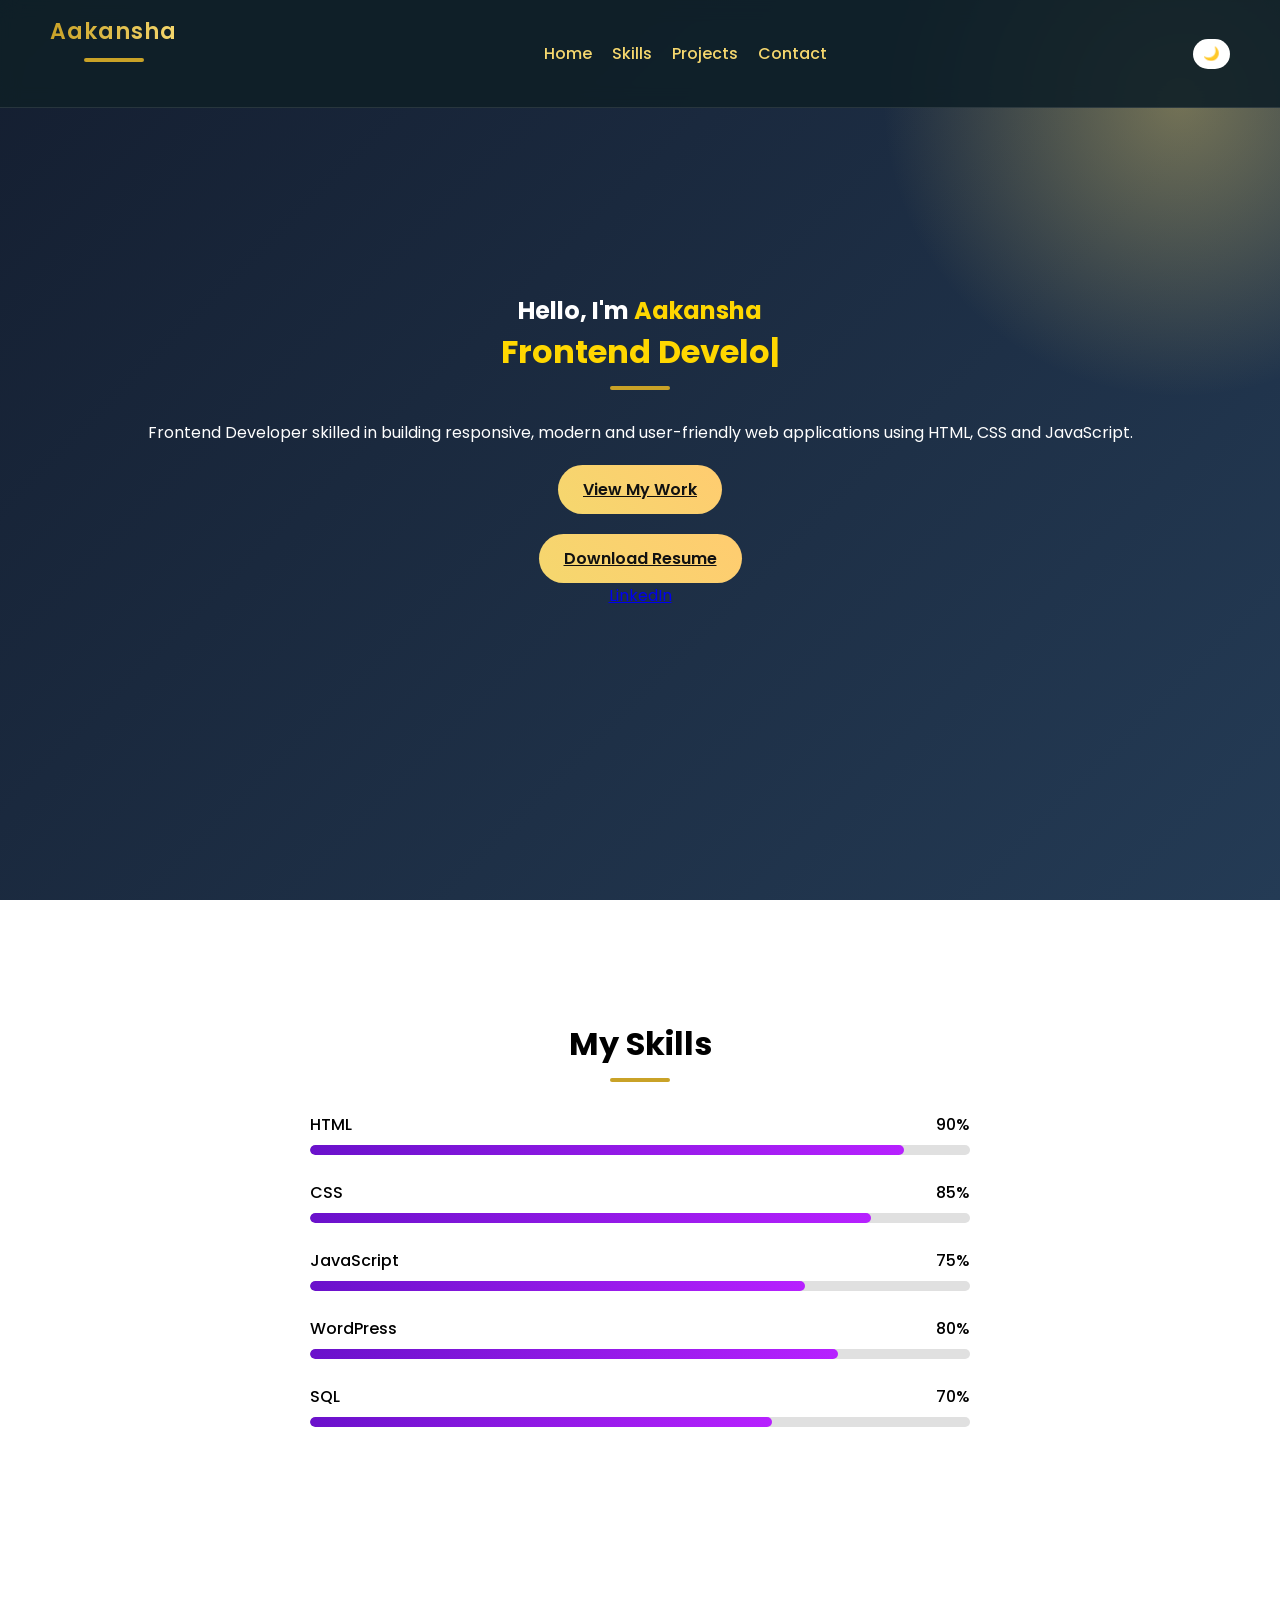
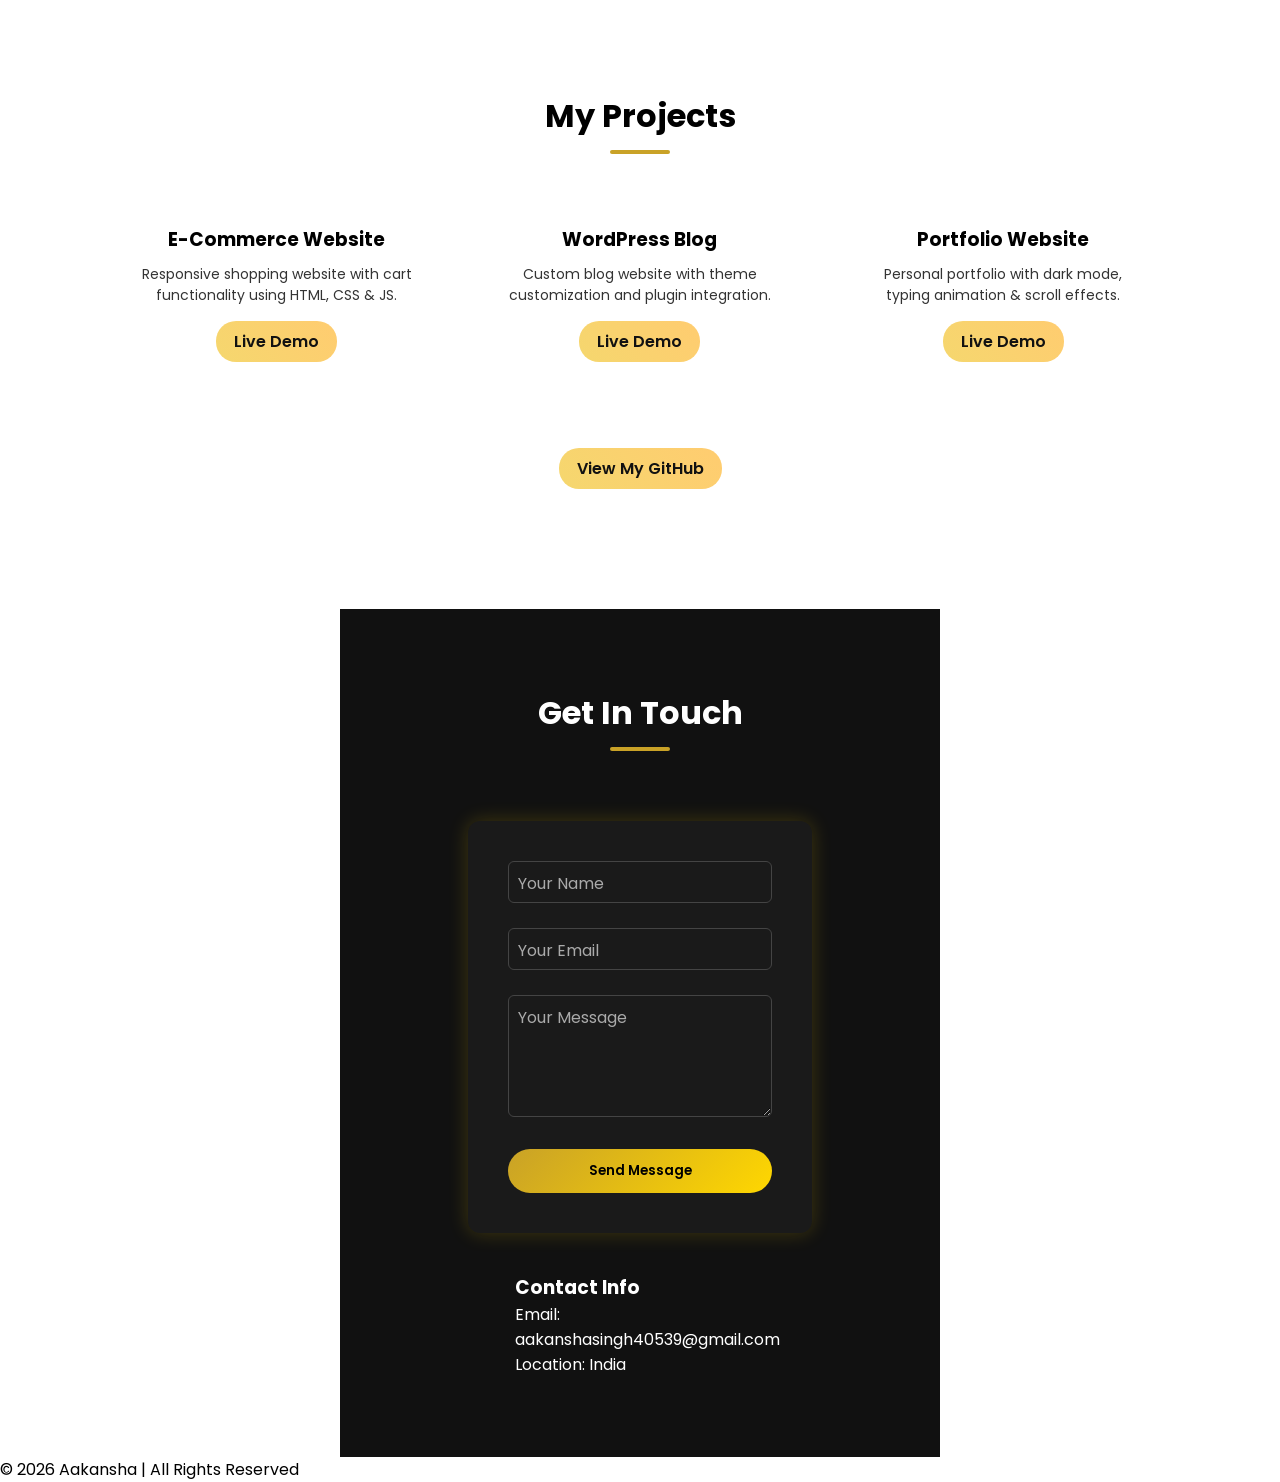
==== index.html @ 06d458a9 "Update index.html" ====
<!DOCTYPE html>
<html lang="en">

<head>
    <meta charset="UTF-8">
    <title>Aakansha | Frontend Developer</title>
    <meta name="viewport" content="width=device-width, initial-scale=1.0">
    <link rel="stylesheet" href="style.css">
    <link href="https://fonts.googleapis.com/css2?family=Poppins:wght@300;400;600&display=swap" rel="stylesheet">
</head>

<body>

    <nav>
        <h2 class="logo">Aakansha</h2>
        <ul>
            <li><a href="#home">Home</a></li>
            <li><a href="#skills">Skills</a></li>
            <li><a href="#projects">Projects</a></li>
            <li><a href="#contact">Contact</a></li>
        </ul>
        <button id="themeToggle">🌙</button>
    </nav>

    <section id="home" class="hero reveal">
        <h1>Hello, I'm <span>Aakansha</span></h1>
        <h2><span id="typing"></span></h2>
        <p>Frontend Developer skilled in building responsive, modern and user-friendly web applications using HTML, CSS
            and JavaScript.</p>
        <a href="#projects" class="btn">View My Work</a>
    <a href="Aakansha-Resume.pdf" target="_blank" class="btn">Download Resume</a>
        <a href="https://www.linkedin.com/" target="_blank">LinkedIn</a>
    </section>

    <section id="skills" class="skills reveal">
        <h2>My Skills</h2>

        <div class="skill">
            <div class="skill-info">
                <span>HTML</span>
                <span>90%</span>
            </div>
            <div class="progress">
                <div class="progress-bar" data-width="90%"></div>
            </div>
        </div>

        <div class="skill">
            <div class="skill-info">
                <span>CSS</span>
                <span>85%</span>
            </div>
            <div class="progress">
                <div class="progress-bar" data-width="85%"></div>
            </div>
        </div>

        <div class="skill">
            <div class="skill-info">
                <span>JavaScript</span>
                <span>75%</span>
            </div>
            <div class="progress">
                <div class="progress-bar" data-width="75%"></div>
            </div>
        </div>

        <div class="skill">
            <div class="skill-info">
                <span>WordPress</span>
                <span>80%</span>
            </div>
            <div class="progress">
                <div class="progress-bar" data-width="80%"></div>
            </div>
        </div>

        <div class="skill">
            <div class="skill-info">
                <span>SQL</span>
                <span>70%</span>
            </div>
            <div class="progress">
                <div class="progress-bar" data-width="70%"></div>
            </div>
        </div>

    </section>
    <section id="projects" class="projects reveal">
        <h2>My Projects</h2>

        <div class="projects-container">

            <div class="project-card">
                <h3>E-Commerce Website</h3>
                <p>Responsive shopping website with cart functionality using HTML, CSS & JS.</p>
            <a href="https://aakanshasingh40539.github.io/portfolio-website/ecommerce/" target="_blank" class="btn-small">Live Demo</a>
            </div>

            <div class="project-card">
                <h3>WordPress Blog</h3>
                <p>Custom blog website with theme customization and plugin integration.</p>
                <a href="https://aakanshadev.wordpress.com/" target="_blank" class="btn-small">Live Demo</a>
            </div>

            <div class="project-card">
                <h3>Portfolio Website</h3>
                <p>Personal portfolio with dark mode, typing animation & scroll effects.</p>
                <a href="#" class="btn-small">Live Demo</a>
            </div>
          
        </div>
          <div class="github-section">
    <a href="https://github.com/aakanshasingh40539" target="_blank" class="btn-small">View My GitHub</a>
</div>
    </section>
    <section id="contact" class="contact reveal">
        <h2>Get In Touch</h2>

        <div class="contact-container">
            <form action="https://formsubmit.co/aakanshasingh40539@gmail.com" method="POST" class="contact-form">

                <div class="input-group">
                    <input type="text" name="name" required>
                    <label>Your Name</label>
                </div>

                <div class="input-group">
                    <input type="email" name="email" required>
                    <label>Your Email</label>
                </div>

                <div class="input-group">
                    <textarea name="message" rows="5" required></textarea>
                    <label>Your Message</label>
                </div>

                <input type="hidden" name="_captcha" value="false">
                <input type="hidden" name="_subject" value="New Portfolio Message!">

                <button type="submit" class="btn-submit" id="sendBtn">
                    <span class="btn-text">Send Message</span>
                </button>
            </form>

            <div class="contact-info">
                <h3>Contact Info</h3>
                <p>Email: aakanshasingh40539@gmail.com</p>
                <p>Location: India</p>
            </div>
        </div>
    </section>
    <footer>
        © 2026 Aakansha | All Rights Reserved
    </footer>

    <script src="script.js"></script>
</body>


</html>
---- style.css ----
* {
    margin: 0;
    padding: 0;
    box-sizing: border-box;
    font-family: 'Poppins', sans-serif;
    scroll-behavior: smooth;
}

body {
    transition: 0.3s;
}

nav {
    display: flex;
    justify-content: space-between;
    align-items: center;
    padding: 15px 50px;
    position: fixed;
    width: 100%;
    z-index: 1000;

    background: rgba(0, 0, 0, 0.3);
    backdrop-filter: blur(10px);
    -webkit-backdrop-filter: blur(10px);

    border-bottom: 1px solid rgba(255, 255, 255, 0.1);
}

nav ul {
    display: flex;
    list-style: none;
    gap: 20px;
}

nav a {
    color: #f5d76e;
    text-decoration: none;
    font-weight: 500;
    position: relative;
    transition: 0.3s;
}

nav a::after {
    content: "";
    position: absolute;
    width: 0;
    height: 2px;
    left: 0;
    bottom: -5px;
    background: #f5d76e;
    transition: 0.3s;
}

nav a:hover::after {
    width: 100%;
}

body.dark nav {
    background: rgba(20, 20, 30, 0.6);
}

nav a.active {
    color: #ffd700;
}

.logo {
    font-size: 22px;
    font-weight: 600;
    color: white;
    /* Default light mode me white */
    letter-spacing: 1px;
}

body.dark .logo {
    color: #f0f6fc;
    /* Soft white (pure white se better) */
}

.logo {
    font-size: 22px;
    font-weight: 600;
    background: linear-gradient(90deg, #c9a227, #f5d76e);
    -webkit-background-clip: text;
    -webkit-text-fill-color: transparent;
}

#themeToggle {
    background: white;
    border: none;
    padding: 5px 10px;
    cursor: pointer;
    border-radius: 20px;
}

section {
    padding: 120px 20px;
    text-align: center;
}

.hero {
    height: 100vh;
    display: flex;
    flex-direction: column;
    justify-content: center;
    align-items: center;
    text-align: center;

    background: linear-gradient(135deg, #141e30, #243b55);
    color: #fff;
    position: relative;
    overflow: hidden;
}

.hero::before {
    content: "";
    position: absolute;
    width: 600px;
    height: 600px;
    background: radial-gradient(circle, rgba(245, 215, 110, 0.4), transparent 70%);
    top: -200px;
    right: -200px;
    border-radius: 50%;
    animation: floatGlow 6s ease-in-out infinite;
}

@keyframes floatGlow {

    0%,
    100% {
        transform: translateY(0);
    }

    50% {
        transform: translateY(40px);
    }
}

.hero span {
    color: #ffd700;
}

.btn {
    margin-top: 20px;
    padding: 12px 25px;
    border-radius: 30px;
    font-weight: 600;
    border: none;
    cursor: pointer;
    transition: 0.4s;
    background: linear-gradient(45deg, #f5d76e, #ffcc70);
    color: #111;
}

.btn:hover {
    transform: translateY(-5px);
    box-shadow: 0 10px 25px rgba(245, 215, 110, 0.4);
}

.btn-small {
    display: inline-block;
    margin-top: 15px;
    padding: 8px 18px;
    border-radius: 30px;
    background: #0f2027;
    color: white;
    text-decoration: none;
    transition: 0.3s;
}

.btn-small:hover {
    background: #c9a227;
    color: black;
}
.github-section{
    width: 100%;
    display: flex;
    justify-content: center;
    margin-top: 40px;
}


.skills {
    max-width: 700px;
    margin: auto;
}

.skill {
    margin: 25px 0;
}

.skill-info {
    display: flex;
    justify-content: space-between;
    margin-bottom: 8px;
    font-weight: 500;
}

.progress {
    height: 10px;
    background: #e0e0e0;
    border-radius: 50px;
    overflow: hidden;
}

.progress-bar {
    height: 100%;
    width: 0;
    background: linear-gradient(90deg, #6a11cb, #b721ff);
    border-radius: 50px;
    transition: width 1.5s ease;
}

body.dark {
    background: #0d1117;
    color: #e6edf3;
}

body.dark nav {
    background: #161b22;
}

body.dark .project-card {
    background: #161b22;
    color: #e6edf3;
    border: 1px solid #30363d;
}

body.dark .hero {
    background: linear-gradient(135deg, #0f2027, #1c2833);
}

body.dark .progress {
    background: #30363d;
}

body.dark .progress-bar {
    background: #c9a227;
}

body.dark footer {
    background: #161b22;
}

/* Dark mode */
body.dark .progress {
    background: #333;
}

body.dark .progress-bar {
    background: linear-gradient(90deg, #ffb400, #ffd700);
}

.projects {
    max-width: 1100px;
    margin: auto;
}

.projects-container {
    display: grid;
    grid-template-columns: repeat(auto-fit, minmax(280px, 1fr));
    gap: 30px;
    margin-top: 40px;
}

.project-card {
    background: rgba(255, 255, 255, 0.15);
    backdrop-filter: blur(15px);
    border-radius: 20px;
    padding: 30px;
    transition: 0.4s ease;
    border: 1px solid rgba(255, 255, 255, 0.2);
    position: relative;
    overflow: hidden;
}

.project-card h3 {
    margin-bottom: 10px;
}

.project-card p {
    font-size: 14px;
    opacity: 0.8;
}

.project-card:hover {
    transform: translateY(-12px);
    box-shadow: 0 20px 40px rgba(0, 0, 0, 0.2);
}

/* Small Button */
.btn-small {
    display: inline-block;
    margin-top: 15px;
    padding: 8px 18px;
    border-radius: 20px;
    background: linear-gradient(45deg, #f5d76e, #ffcc70);
    color: #111;
    text-decoration: none;
    font-weight: 600;
    transition: 0.3s;
}

.btn-small:hover {
    transform: scale(1.05);
}

body.dark .project-card {
    background: rgba(255, 255, 255, 0.05);
    border: 1px solid rgba(255, 255, 255, 0.1);
    color: #fff;
}

.reveal {
    opacity: 0;
    transform: translateY(50px);
    transition: 1s;
}

.reveal.active {
    opacity: 1;
    transform: translateY(0);
}

#typing::after {
    content: "|";
    animation: blink 1s infinite;
}

@keyframes blink {
    50% {
        opacity: 0;
    }
}

h2 {
    font-size: 32px;
    margin-bottom: 30px;
    position: relative;
}

h2::after {
    content: "";
    width: 60px;
    height: 4px;
    background: #c9a227;
    display: block;
    margin: 10px auto 0;
    border-radius: 10px;
}

/* Contact Section */
.contact {
    max-width: 600px;
    margin: auto;
}

.contact-form {
    margin-top: 30px;
}

.input-group {
    margin-bottom: 20px;
}

.contact-form input,
.contact-form textarea {
    width: 100%;
    padding: 12px 15px;
    border-radius: 10px;
    border: 1px solid #ccc;
    outline: none;
    font-family: inherit;
    transition: 0.3s;
}

.contact-form input:focus,
.contact-form textarea:focus {
    border-color: #f5d76e;
    box-shadow: 0 0 10px rgba(245, 215, 110, 0.4);
}

.btn-submit {
    padding: 10px 25px;
    border-radius: 25px;
    border: none;
    cursor: pointer;
    background: linear-gradient(45deg, #f5d76e, #ffcc70);
    font-weight: 600;
    transition: 0.3s;
}

.btn-submit:hover {
    transform: scale(1.05);
}

/* Dark Mode */
body.dark .contact-form input,
body.dark .contact-form textarea {
    background: rgba(255, 255, 255, 0.05);
    border: 1px solid rgba(255, 255, 255, 0.1);
    color: white;
}

.btn-resume {
    margin-top: 15px;
    display: inline-block;
    padding: 10px 25px;
    border-radius: 25px;
    background: transparent;
    border: 2px solid #f5d76e;
    color: #f5d76e;
    text-decoration: none;
    transition: 0.3s;
}

.btn-resume:hover {
    background: #f5d76e;
    color: black;
}

.contact {
    padding: 80px 10%;
    background: #111;
    color: #fff;
    text-align: center;
}

.contact h2 {
    margin-bottom: 40px;
    font-size: 32px;
}

.contact-container {
    display: flex;
    justify-content: center;
    gap: 40px;
    flex-wrap: wrap;
}

.contact-form {
    background: #1a1a1a;
    padding: 40px;
    border-radius: 12px;
    width: 350px;
    box-shadow: 0 0 20px rgba(255, 215, 0, 0.2);
}

.input-group {
    position: relative;
    margin-bottom: 25px;
}

.input-group input,
.input-group textarea {
    width: 100%;
    padding: 10px;
    background: transparent;
    border: 1px solid #444;
    color: #fff;
    border-radius: 6px;
    outline: none;
}

.input-group label {
    position: absolute;
    left: 10px;
    top: 10px;
    color: #aaa;
    transition: 0.3s;
    pointer-events: none;
}

.input-group input:focus+label,
.input-group textarea:focus+label,
.input-group input:valid+label,
.input-group textarea:valid+label {
    top: -12px;
    left: 8px;
    font-size: 12px;
    background: #1a1a1a;
    padding: 0 5px;
    color: gold;
}

.btn-submit {
    width: 100%;
    padding: 12px;
    border: none;
    background: gold;
    color: #000;
    font-weight: bold;
    border-radius: 6px;
    cursor: pointer;
    transition: 0.3s;
}

.btn-submit:hover {
    background: #fff;
    color: #000;
}

.contact-info {
    text-align: left;
    max-width: 250px;
}

.btn-submit {
    background: linear-gradient(135deg, #c9a227, #ffd700);
    color: black;
    padding: 12px 25px;
    border: none;
    border-radius: 30px;
    cursor: pointer;
    font-weight: 600;
    transition: 0.3s;
}

.btn-submit:hover {
    transform: scale(1.05);
}

.btn-submit:disabled {
    opacity: 0.7;
    cursor: not-allowed;

}
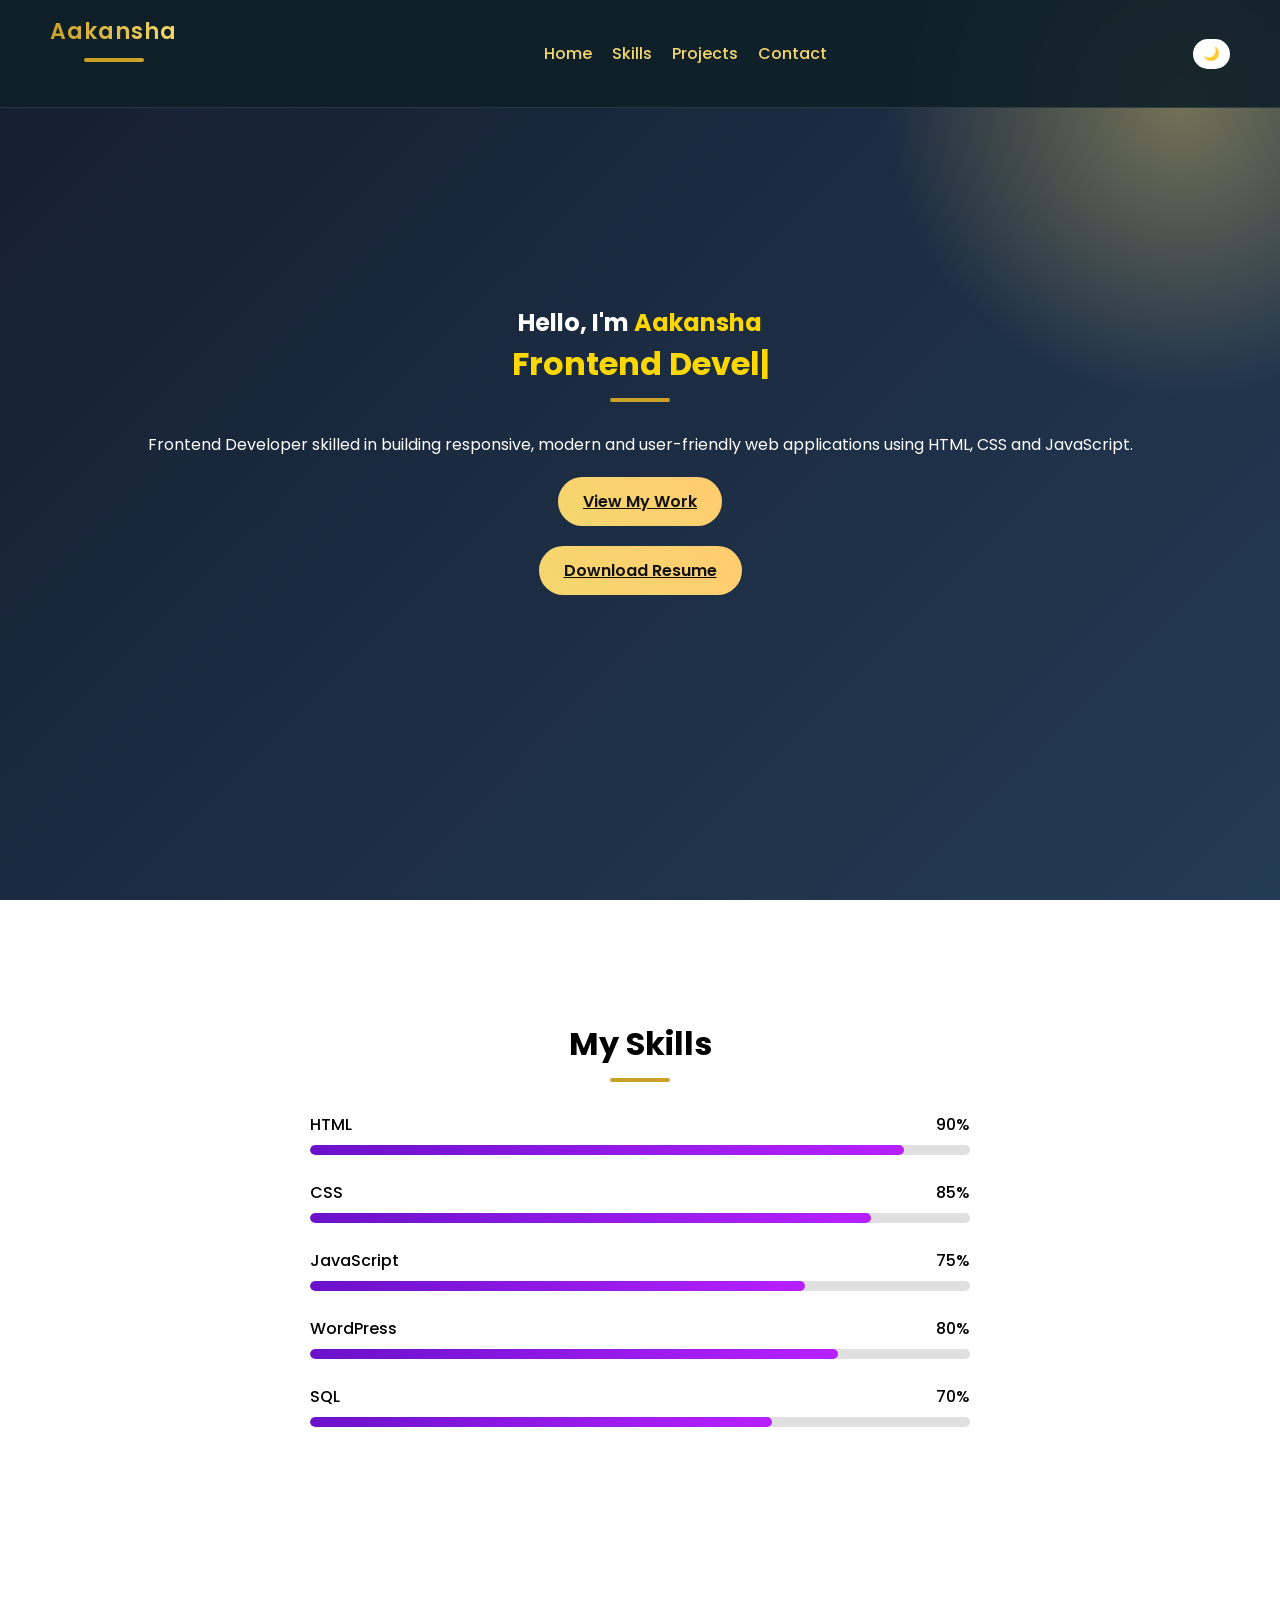
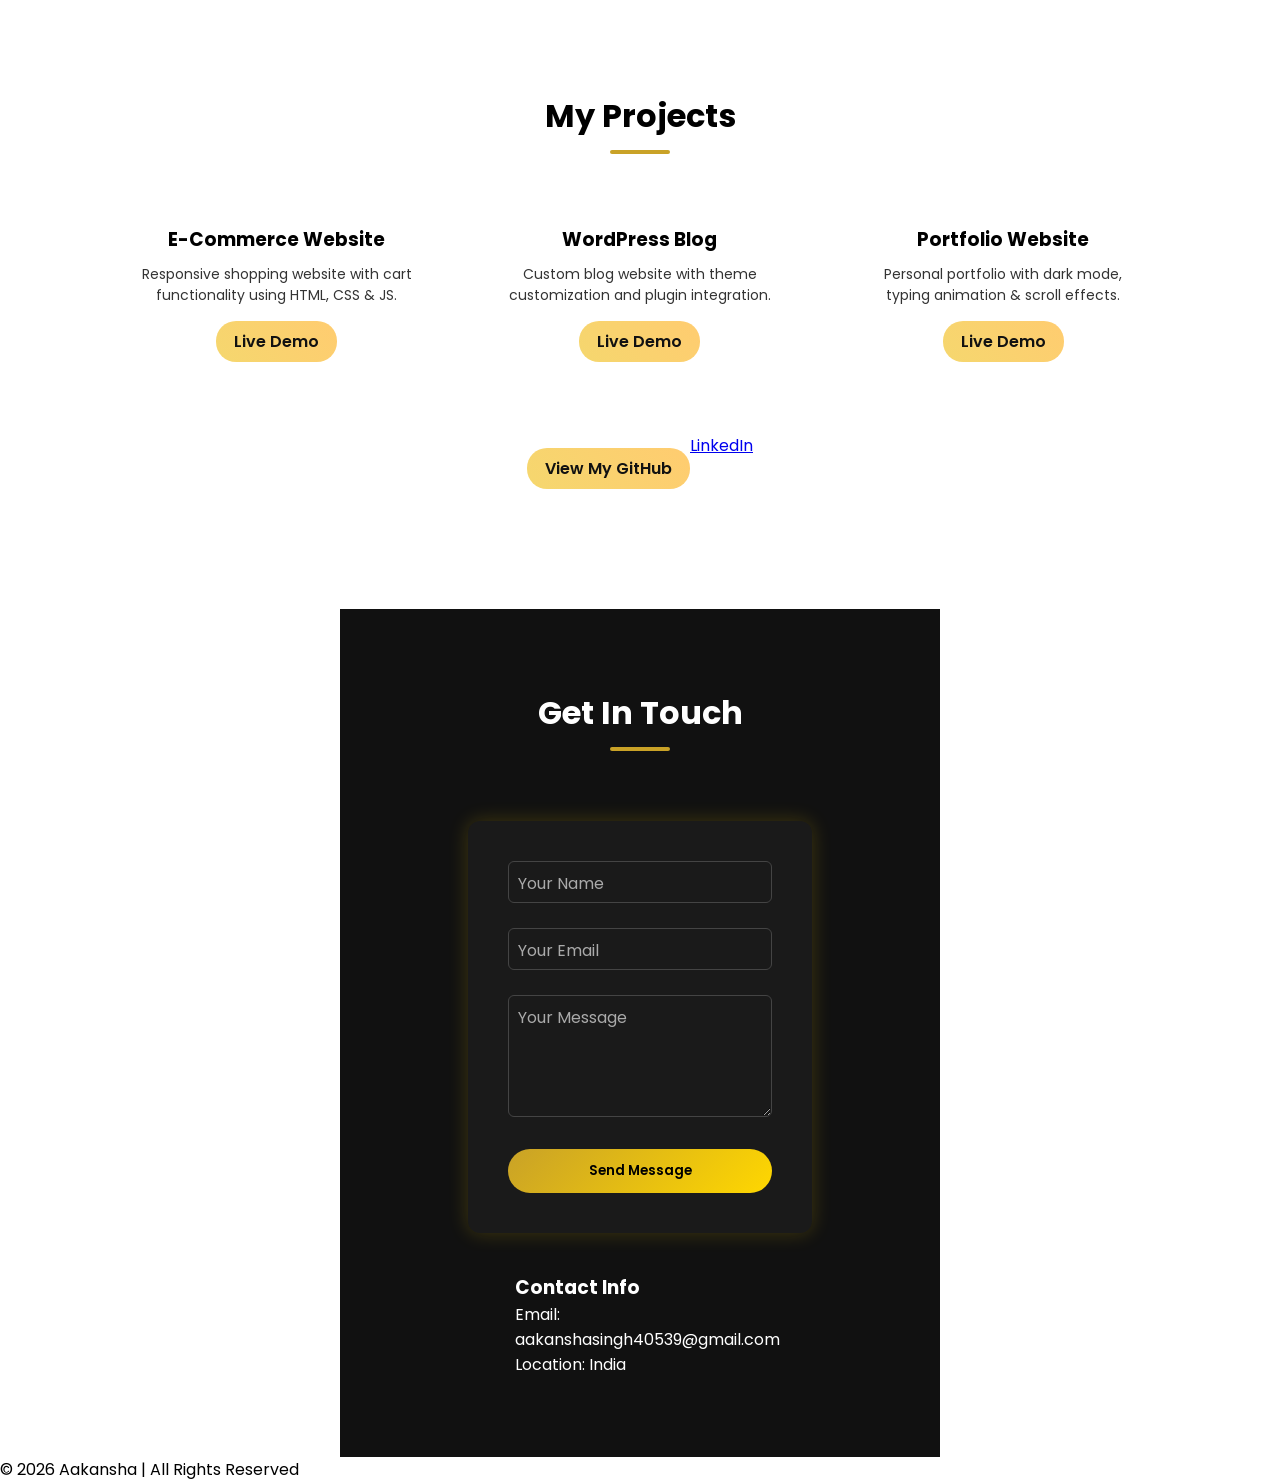
==== commit 427471bc: "Fix HTML formatting and clean up code" ====
--- a/index.html
+++ b/index.html
@@ -29,7 +29,6 @@
             and JavaScript.</p>
         <a href="#projects" class="btn">View My Work</a>
     <a href="Aakansha-Resume.pdf" target="_blank" class="btn">Download Resume</a>
-        <a href="https://www.linkedin.com/" target="_blank">LinkedIn</a>
     </section>
 
     <section id="skills" class="skills reveal">
@@ -112,6 +111,7 @@
         </div>
           <div class="github-section">
     <a href="https://github.com/aakanshasingh40539" target="_blank" class="btn-small">View My GitHub</a>
+    <a href="https://www.linkedin.com/" target="_blank">LinkedIn</a>
 </div>
     </section>
     <section id="contact" class="contact reveal">
@@ -180,3 +180,4 @@
 
 
 
+
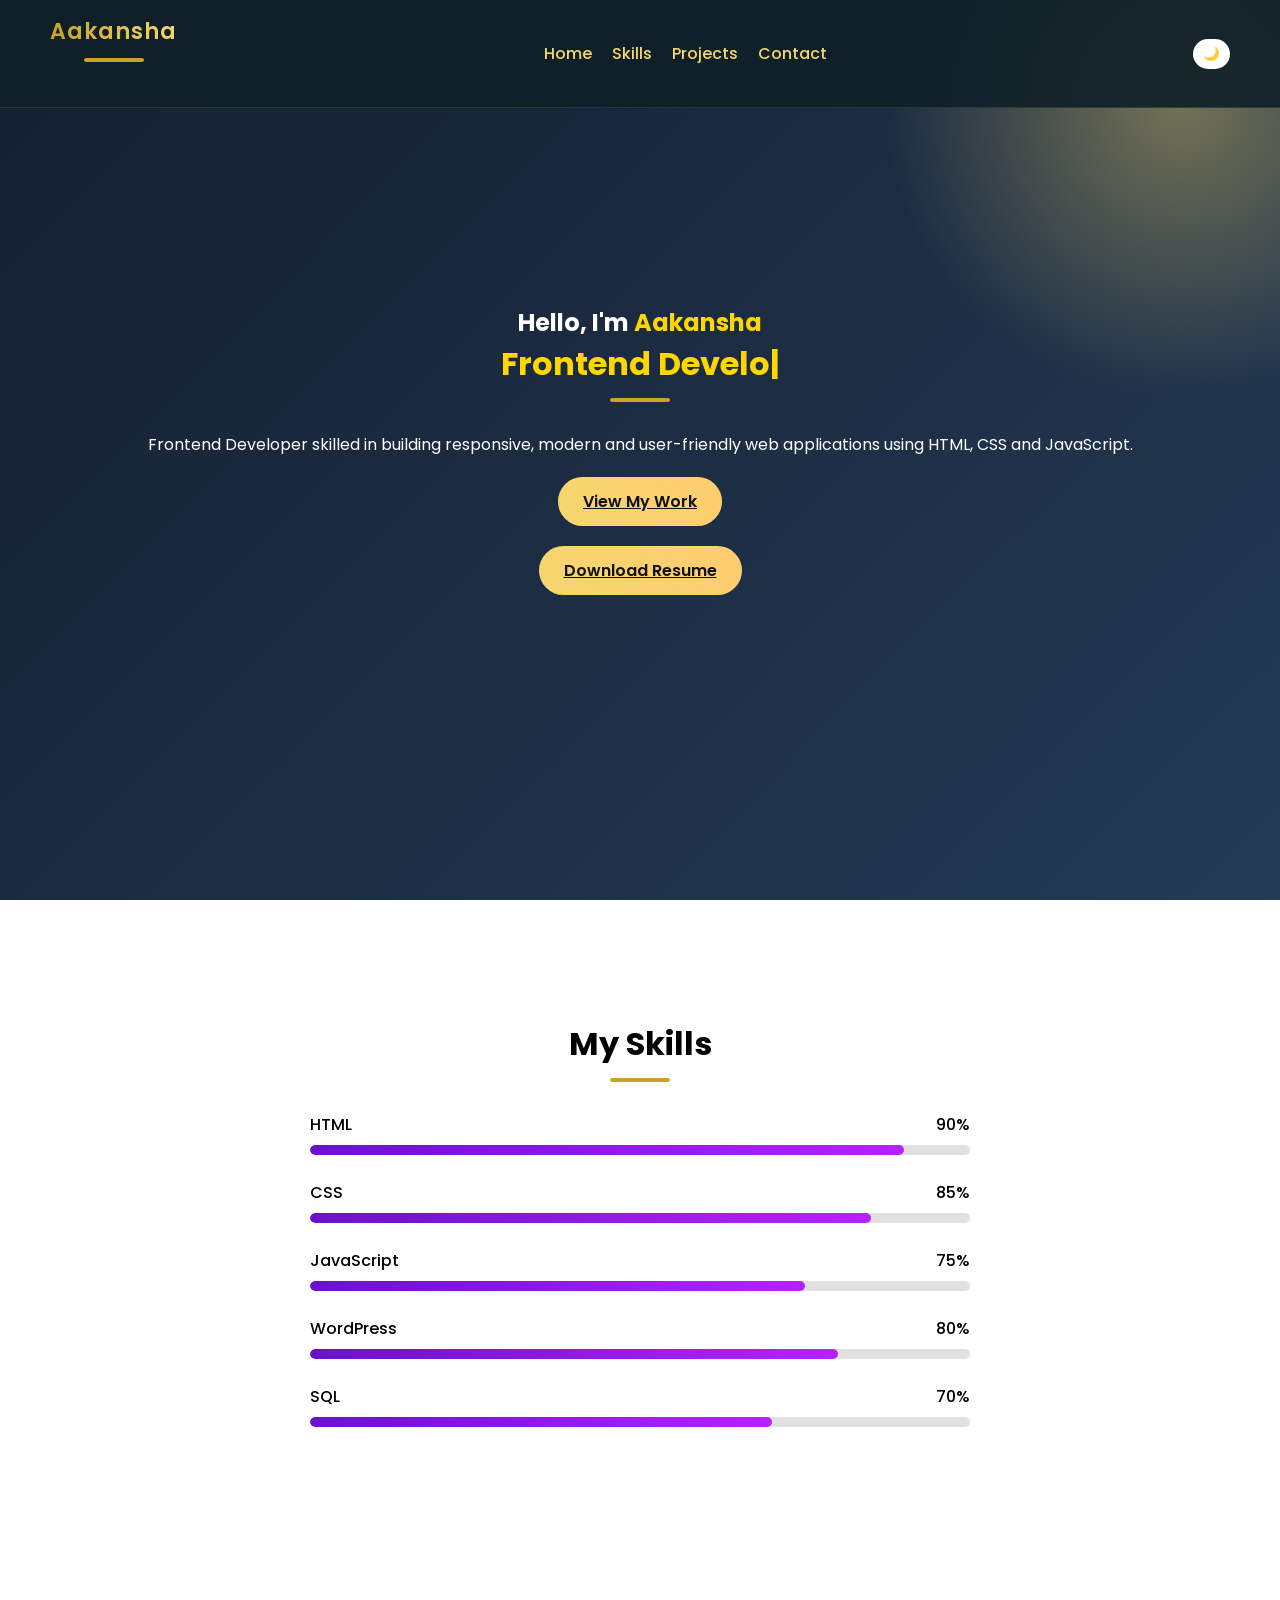
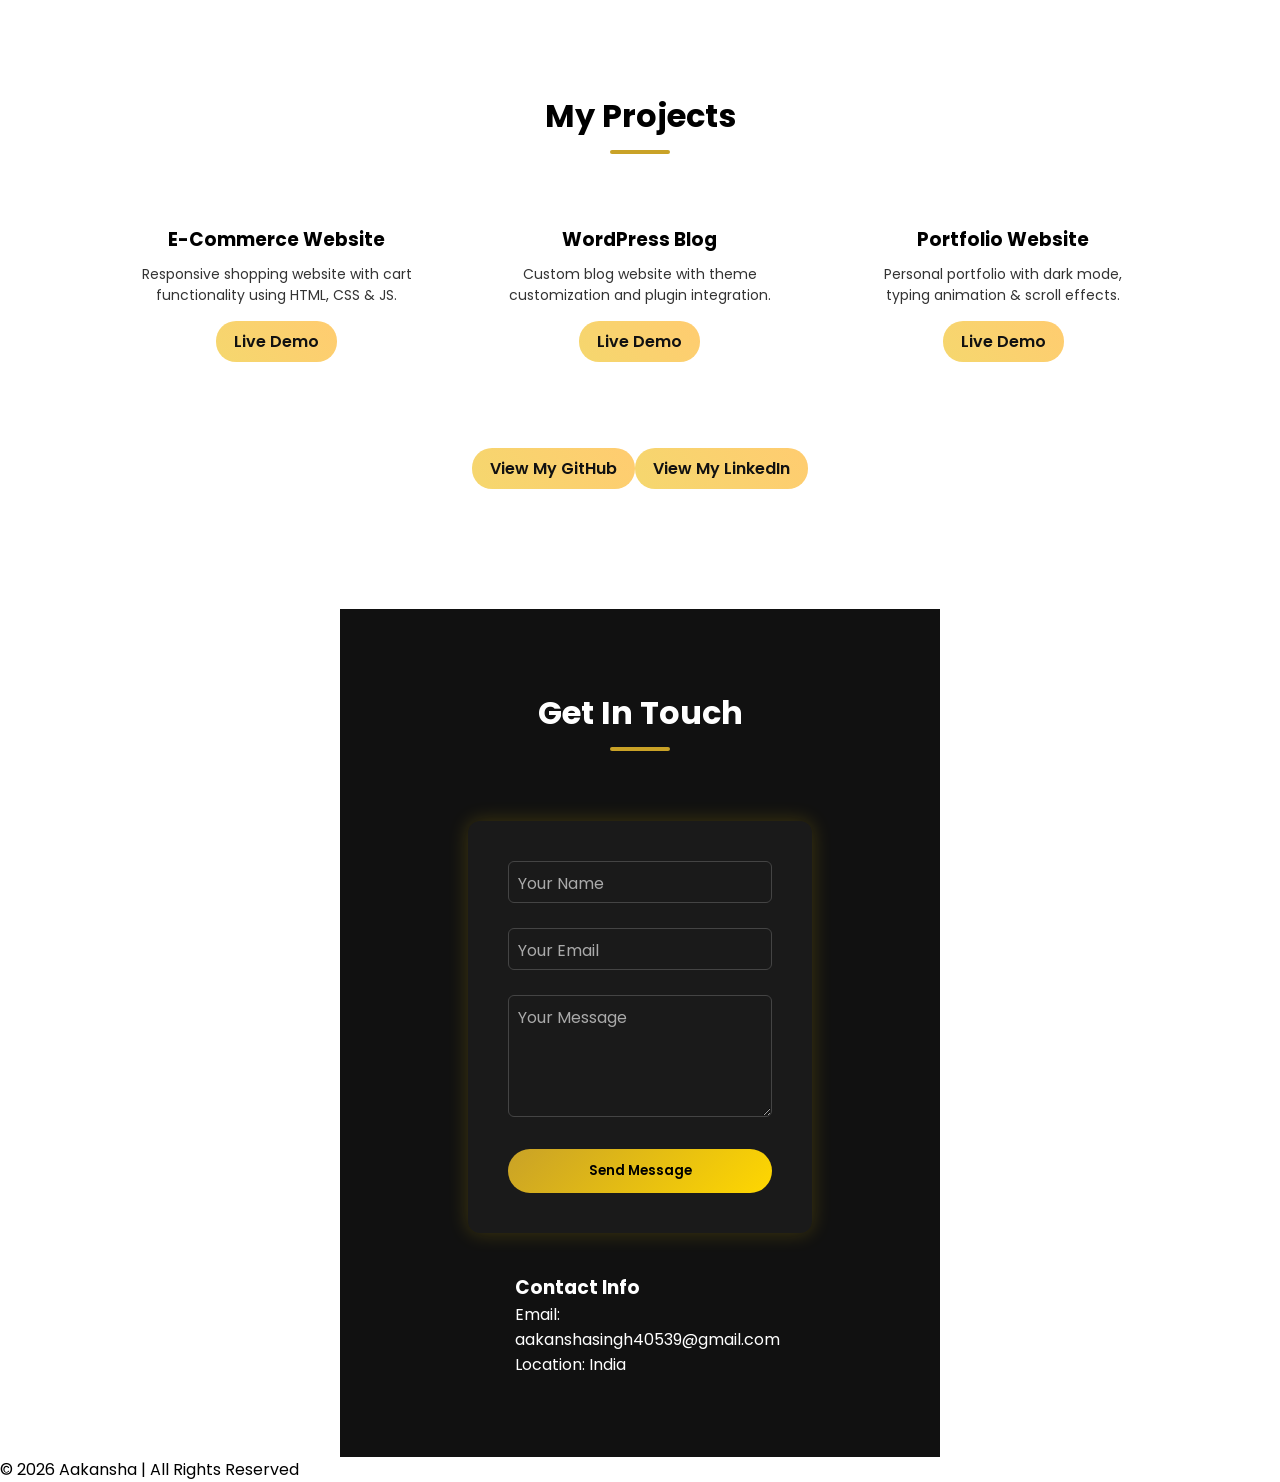
==== commit cf741a44: "Update index.html" ====
--- a/index.html
+++ b/index.html
@@ -111,7 +111,7 @@
         </div>
           <div class="github-section">
     <a href="https://github.com/aakanshasingh40539" target="_blank" class="btn-small">View My GitHub</a>
-    <a href="https://www.linkedin.com/" target="_blank">LinkedIn</a>
+   <a href="https://linkedin.com/in/your-linkedin" target="_blank" class="btn-small">View My LinkedIn</a>
 </div>
     </section>
     <section id="contact" class="contact reveal">
@@ -181,3 +181,4 @@
 
 
 
+
--- a/style.css
+++ b/style.css
@@ -95,6 +95,16 @@
 section {
     padding: 120px 20px;
     text-align: center;
+}
+.social-links{
+    margin-top:20px;
+}
+
+.social-links a{
+    margin:0 10px;
+    text-decoration:none;
+    font-weight:600;
+    color:#ffd166;
 }
 
 .hero {
@@ -530,3 +540,4 @@
 
 
 
+
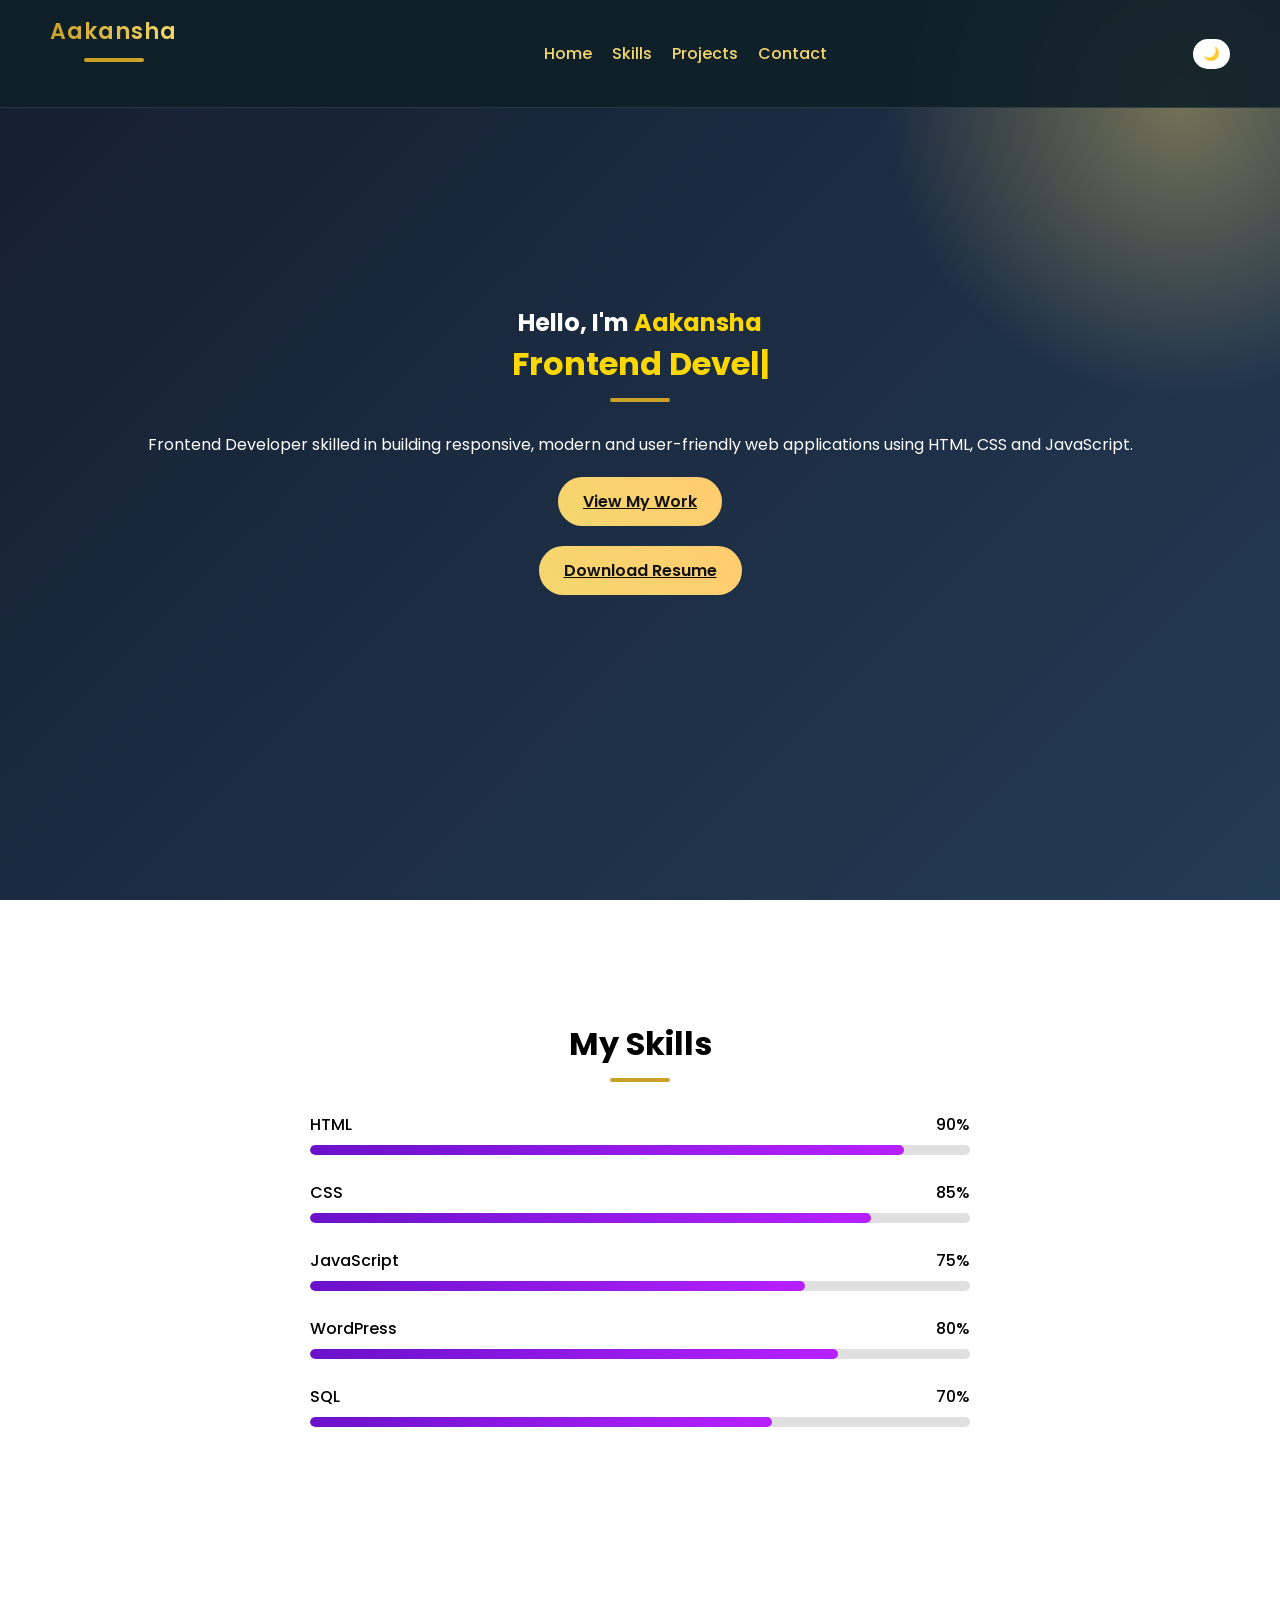
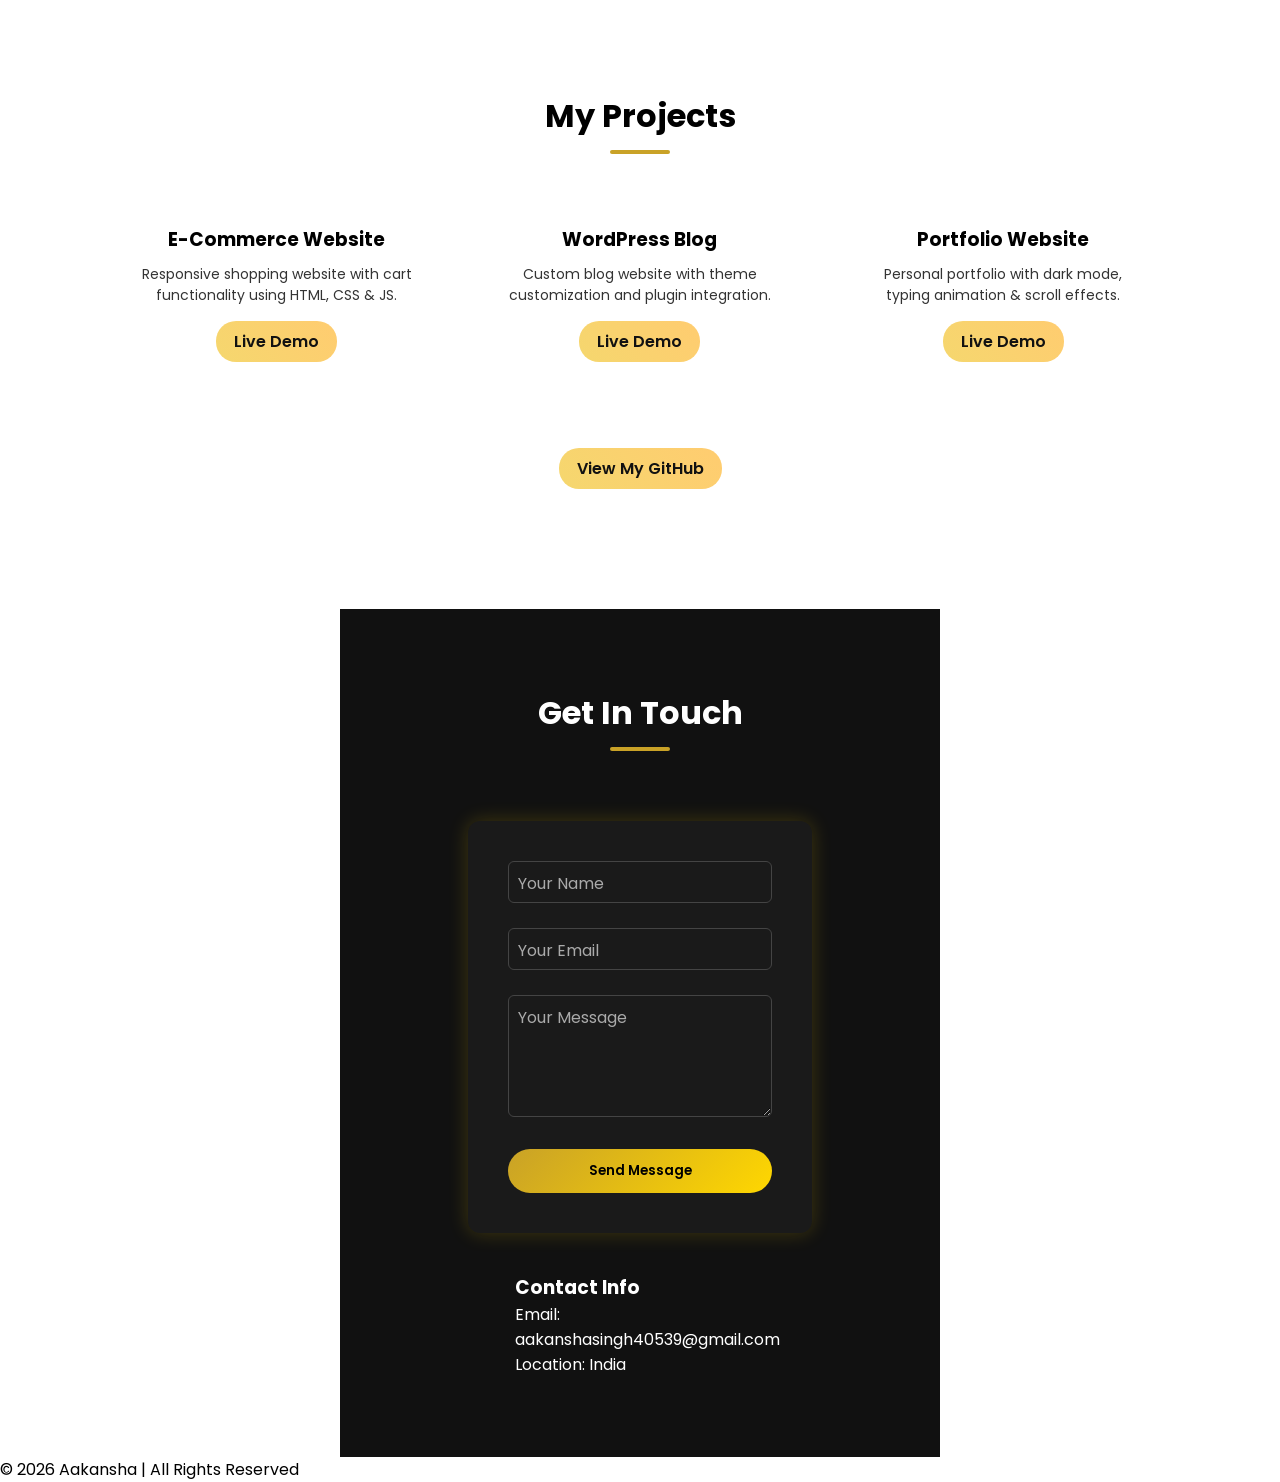
==== commit 7a65d66f: "Update index.html" ====
--- a/index.html
+++ b/index.html
@@ -111,7 +111,6 @@
         </div>
           <div class="github-section">
     <a href="https://github.com/aakanshasingh40539" target="_blank" class="btn-small">View My GitHub</a>
-   <a href="https://linkedin.com/in/your-linkedin" target="_blank" class="btn-small">View My LinkedIn</a>
 </div>
     </section>
     <section id="contact" class="contact reveal">
@@ -182,3 +181,4 @@
 
 
 
+
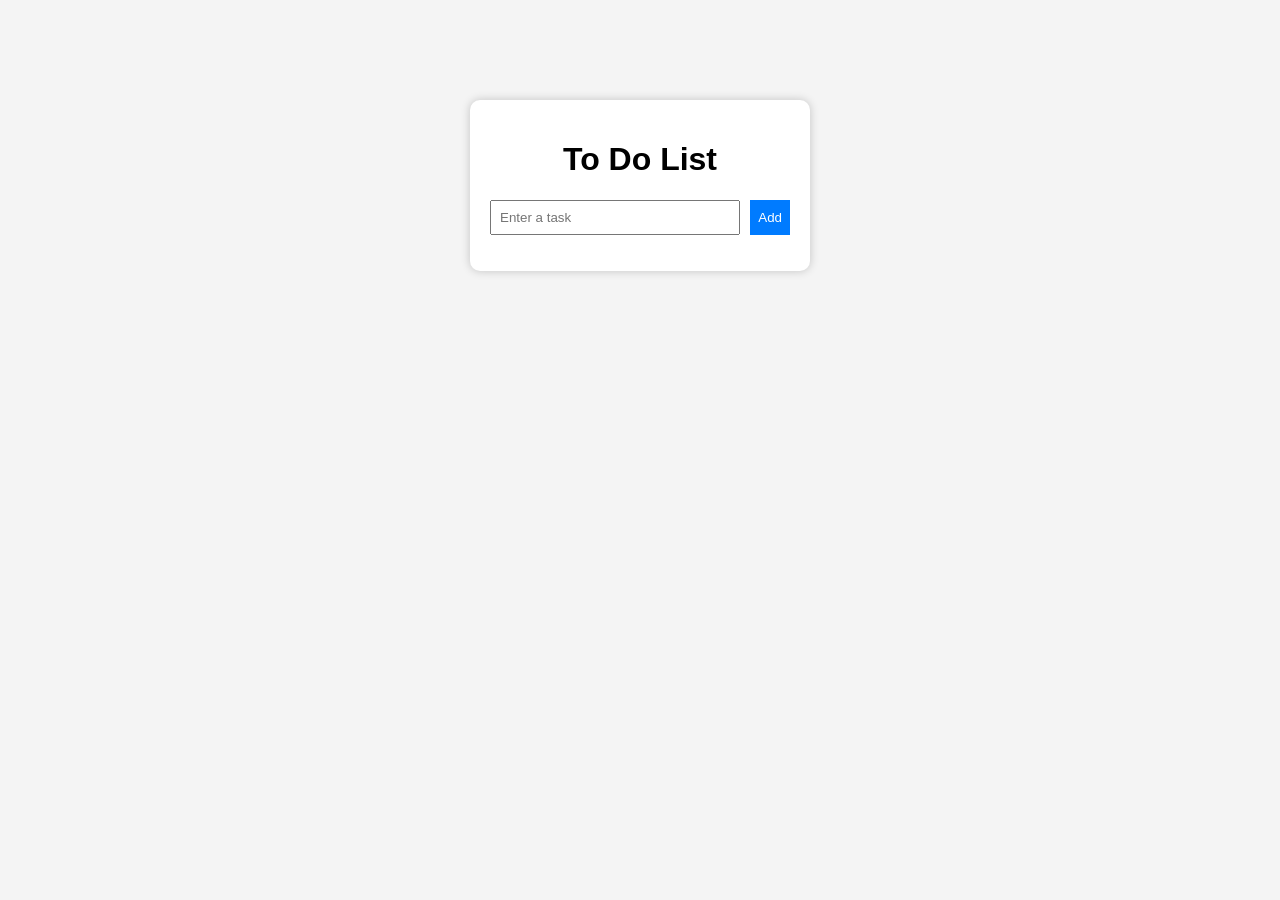
==== commit 49aae5d5: "Add files via upload" ====
--- a/index.html
+++ b/index.html
@@ -3,182 +3,26 @@
 
 <head>
     <meta charset="UTF-8">
-    <title>Aakansha | Frontend Developer</title>
-    <meta name="viewport" content="width=device-width, initial-scale=1.0">
+    <title>To Do List App</title>
     <link rel="stylesheet" href="style.css">
-    <link href="https://fonts.googleapis.com/css2?family=Poppins:wght@300;400;600&display=swap" rel="stylesheet">
 </head>
 
 <body>
 
-    <nav>
-        <h2 class="logo">Aakansha</h2>
-        <ul>
-            <li><a href="#home">Home</a></li>
-            <li><a href="#skills">Skills</a></li>
-            <li><a href="#projects">Projects</a></li>
-            <li><a href="#contact">Contact</a></li>
-        </ul>
-        <button id="themeToggle">🌙</button>
-    </nav>
+    <div class="container">
+        <h1>To Do List</h1>
 
-    <section id="home" class="hero reveal">
-        <h1>Hello, I'm <span>Aakansha</span></h1>
-        <h2><span id="typing"></span></h2>
-        <p>Frontend Developer skilled in building responsive, modern and user-friendly web applications using HTML, CSS
-            and JavaScript.</p>
-        <a href="#projects" class="btn">View My Work</a>
-    <a href="Aakansha-Resume.pdf" target="_blank" class="btn">Download Resume</a>
-    </section>
-
-    <section id="skills" class="skills reveal">
-        <h2>My Skills</h2>
-
-        <div class="skill">
-            <div class="skill-info">
-                <span>HTML</span>
-                <span>90%</span>
-            </div>
-            <div class="progress">
-                <div class="progress-bar" data-width="90%"></div>
-            </div>
+        <div class="input-area">
+            <input type="text" id="taskInput" placeholder="Enter a task">
+            <button onclick="addTask()">Add</button>
         </div>
 
-        <div class="skill">
-            <div class="skill-info">
-                <span>CSS</span>
-                <span>85%</span>
-            </div>
-            <div class="progress">
-                <div class="progress-bar" data-width="85%"></div>
-            </div>
-        </div>
+        <ul id="taskList"></ul>
 
-        <div class="skill">
-            <div class="skill-info">
-                <span>JavaScript</span>
-                <span>75%</span>
-            </div>
-            <div class="progress">
-                <div class="progress-bar" data-width="75%"></div>
-            </div>
-        </div>
-
-        <div class="skill">
-            <div class="skill-info">
-                <span>WordPress</span>
-                <span>80%</span>
-            </div>
-            <div class="progress">
-                <div class="progress-bar" data-width="80%"></div>
-            </div>
-        </div>
-
-        <div class="skill">
-            <div class="skill-info">
-                <span>SQL</span>
-                <span>70%</span>
-            </div>
-            <div class="progress">
-                <div class="progress-bar" data-width="70%"></div>
-            </div>
-        </div>
-
-    </section>
-    <section id="projects" class="projects reveal">
-        <h2>My Projects</h2>
-
-        <div class="projects-container">
-
-            <div class="project-card">
-                <h3>E-Commerce Website</h3>
-                <p>Responsive shopping website with cart functionality using HTML, CSS & JS.</p>
-            <a href="https://aakanshasingh40539.github.io/portfolio-website/ecommerce/" target="_blank" class="btn-small">Live Demo</a>
-            </div>
-
-            <div class="project-card">
-                <h3>WordPress Blog</h3>
-                <p>Custom blog website with theme customization and plugin integration.</p>
-                <a href="https://aakanshadev.wordpress.com/" target="_blank" class="btn-small">Live Demo</a>
-            </div>
-
-            <div class="project-card">
-                <h3>Portfolio Website</h3>
-                <p>Personal portfolio with dark mode, typing animation & scroll effects.</p>
-                <a href="#" class="btn-small">Live Demo</a>
-            </div>
-          
-        </div>
-          <div class="github-section">
-    <a href="https://github.com/aakanshasingh40539" target="_blank" class="btn-small">View My GitHub</a>
-</div>
-    </section>
-    <section id="contact" class="contact reveal">
-        <h2>Get In Touch</h2>
-
-        <div class="contact-container">
-            <form action="https://formsubmit.co/aakanshasingh40539@gmail.com" method="POST" class="contact-form">
-
-                <div class="input-group">
-                    <input type="text" name="name" required>
-                    <label>Your Name</label>
-                </div>
-
-                <div class="input-group">
-                    <input type="email" name="email" required>
-                    <label>Your Email</label>
-                </div>
-
-                <div class="input-group">
-                    <textarea name="message" rows="5" required></textarea>
-                    <label>Your Message</label>
-                </div>
-
-                <input type="hidden" name="_captcha" value="false">
-                <input type="hidden" name="_subject" value="New Portfolio Message!">
-
-                <button type="submit" class="btn-submit" id="sendBtn">
-                    <span class="btn-text">Send Message</span>
-                </button>
-            </form>
-
-            <div class="contact-info">
-                <h3>Contact Info</h3>
-                <p>Email: aakanshasingh40539@gmail.com</p>
-                <p>Location: India</p>
-            </div>
-        </div>
-    </section>
-    <footer>
-        © 2026 Aakansha | All Rights Reserved
-    </footer>
+    </div>
 
     <script src="script.js"></script>
+
 </body>
 
-
-</html>
-
-
-
-
-
-
-
-
-
-
-
-
-
-
-
-
-
-
-
-
-
-
-
-
+</html>
--- a/style.css
+++ b/style.css
@@ -1,543 +1,43 @@
-* {
-    margin: 0;
-    padding: 0;
-    box-sizing: border-box;
-    font-family: 'Poppins', sans-serif;
-    scroll-behavior: smooth;
+body {
+    font-family: Arial;
+    background: #f4f4f4;
+    display: flex;
+    justify-content: center;
+    margin-top: 100px;
 }
 
-body {
-    transition: 0.3s;
+.container {
+    background: white;
+    padding: 20px;
+    width: 300px;
+    border-radius: 10px;
+    box-shadow: 0 0 10px rgba(0, 0, 0, 0.2);
 }
 
-nav {
-    display: flex;
-    justify-content: space-between;
-    align-items: center;
-    padding: 15px 50px;
-    position: fixed;
-    width: 100%;
-    z-index: 1000;
-
-    background: rgba(0, 0, 0, 0.3);
-    backdrop-filter: blur(10px);
-    -webkit-backdrop-filter: blur(10px);
-
-    border-bottom: 1px solid rgba(255, 255, 255, 0.1);
-}
-
-nav ul {
-    display: flex;
-    list-style: none;
-    gap: 20px;
-}
-
-nav a {
-    color: #f5d76e;
-    text-decoration: none;
-    font-weight: 500;
-    position: relative;
-    transition: 0.3s;
-}
-
-nav a::after {
-    content: "";
-    position: absolute;
-    width: 0;
-    height: 2px;
-    left: 0;
-    bottom: -5px;
-    background: #f5d76e;
-    transition: 0.3s;
-}
-
-nav a:hover::after {
-    width: 100%;
-}
-
-body.dark nav {
-    background: rgba(20, 20, 30, 0.6);
-}
-
-nav a.active {
-    color: #ffd700;
-}
-
-.logo {
-    font-size: 22px;
-    font-weight: 600;
-    color: white;
-    /* Default light mode me white */
-    letter-spacing: 1px;
-}
-
-body.dark .logo {
-    color: #f0f6fc;
-    /* Soft white (pure white se better) */
-}
-
-.logo {
-    font-size: 22px;
-    font-weight: 600;
-    background: linear-gradient(90deg, #c9a227, #f5d76e);
-    -webkit-background-clip: text;
-    -webkit-text-fill-color: transparent;
-}
-
-#themeToggle {
-    background: white;
-    border: none;
-    padding: 5px 10px;
-    cursor: pointer;
-    border-radius: 20px;
-}
-
-section {
-    padding: 120px 20px;
-    text-align: center;
-}
-.social-links{
-    margin-top:20px;
-}
-
-.social-links a{
-    margin:0 10px;
-    text-decoration:none;
-    font-weight:600;
-    color:#ffd166;
-}
-
-.hero {
-    height: 100vh;
-    display: flex;
-    flex-direction: column;
-    justify-content: center;
-    align-items: center;
-    text-align: center;
-
-    background: linear-gradient(135deg, #141e30, #243b55);
-    color: #fff;
-    position: relative;
-    overflow: hidden;
-}
-
-.hero::before {
-    content: "";
-    position: absolute;
-    width: 600px;
-    height: 600px;
-    background: radial-gradient(circle, rgba(245, 215, 110, 0.4), transparent 70%);
-    top: -200px;
-    right: -200px;
-    border-radius: 50%;
-    animation: floatGlow 6s ease-in-out infinite;
-}
-
-@keyframes floatGlow {
-
-    0%,
-    100% {
-        transform: translateY(0);
-    }
-
-    50% {
-        transform: translateY(40px);
-    }
-}
-
-.hero span {
-    color: #ffd700;
-}
-
-.btn {
-    margin-top: 20px;
-    padding: 12px 25px;
-    border-radius: 30px;
-    font-weight: 600;
-    border: none;
-    cursor: pointer;
-    transition: 0.4s;
-    background: linear-gradient(45deg, #f5d76e, #ffcc70);
-    color: #111;
-}
-
-.btn:hover {
-    transform: translateY(-5px);
-    box-shadow: 0 10px 25px rgba(245, 215, 110, 0.4);
-}
-
-.btn-small {
-    display: inline-block;
-    margin-top: 15px;
-    padding: 8px 18px;
-    border-radius: 30px;
-    background: #0f2027;
-    color: white;
-    text-decoration: none;
-    transition: 0.3s;
-}
-
-.btn-small:hover {
-    background: #c9a227;
-    color: black;
-}
-.github-section{
-    width: 100%;
-    display: flex;
-    justify-content: center;
-    margin-top: 40px;
-}
-
-
-.skills {
-    max-width: 700px;
-    margin: auto;
-}
-
-.skill {
-    margin: 25px 0;
-}
-
-.skill-info {
-    display: flex;
-    justify-content: space-between;
-    margin-bottom: 8px;
-    font-weight: 500;
-}
-
-.progress {
-    height: 10px;
-    background: #e0e0e0;
-    border-radius: 50px;
-    overflow: hidden;
-}
-
-.progress-bar {
-    height: 100%;
-    width: 0;
-    background: linear-gradient(90deg, #6a11cb, #b721ff);
-    border-radius: 50px;
-    transition: width 1.5s ease;
-}
-
-body.dark {
-    background: #0d1117;
-    color: #e6edf3;
-}
-
-body.dark nav {
-    background: #161b22;
-}
-
-body.dark .project-card {
-    background: #161b22;
-    color: #e6edf3;
-    border: 1px solid #30363d;
-}
-
-body.dark .hero {
-    background: linear-gradient(135deg, #0f2027, #1c2833);
-}
-
-body.dark .progress {
-    background: #30363d;
-}
-
-body.dark .progress-bar {
-    background: #c9a227;
-}
-
-body.dark footer {
-    background: #161b22;
-}
-
-/* Dark mode */
-body.dark .progress {
-    background: #333;
-}
-
-body.dark .progress-bar {
-    background: linear-gradient(90deg, #ffb400, #ffd700);
-}
-
-.projects {
-    max-width: 1100px;
-    margin: auto;
-}
-
-.projects-container {
-    display: grid;
-    grid-template-columns: repeat(auto-fit, minmax(280px, 1fr));
-    gap: 30px;
-    margin-top: 40px;
-}
-
-.project-card {
-    background: rgba(255, 255, 255, 0.15);
-    backdrop-filter: blur(15px);
-    border-radius: 20px;
-    padding: 30px;
-    transition: 0.4s ease;
-    border: 1px solid rgba(255, 255, 255, 0.2);
-    position: relative;
-    overflow: hidden;
-}
-
-.project-card h3 {
-    margin-bottom: 10px;
-}
-
-.project-card p {
-    font-size: 14px;
-    opacity: 0.8;
-}
-
-.project-card:hover {
-    transform: translateY(-12px);
-    box-shadow: 0 20px 40px rgba(0, 0, 0, 0.2);
-}
-
-/* Small Button */
-.btn-small {
-    display: inline-block;
-    margin-top: 15px;
-    padding: 8px 18px;
-    border-radius: 20px;
-    background: linear-gradient(45deg, #f5d76e, #ffcc70);
-    color: #111;
-    text-decoration: none;
-    font-weight: 600;
-    transition: 0.3s;
-}
-
-.btn-small:hover {
-    transform: scale(1.05);
-}
-
-body.dark .project-card {
-    background: rgba(255, 255, 255, 0.05);
-    border: 1px solid rgba(255, 255, 255, 0.1);
-    color: #fff;
-}
-
-.reveal {
-    opacity: 0;
-    transform: translateY(50px);
-    transition: 1s;
-}
-
-.reveal.active {
-    opacity: 1;
-    transform: translateY(0);
-}
-
-#typing::after {
-    content: "|";
-    animation: blink 1s infinite;
-}
-
-@keyframes blink {
-    50% {
-        opacity: 0;
-    }
-}
-
-h2 {
-    font-size: 32px;
-    margin-bottom: 30px;
-    position: relative;
-}
-
-h2::after {
-    content: "";
-    width: 60px;
-    height: 4px;
-    background: #c9a227;
-    display: block;
-    margin: 10px auto 0;
-    border-radius: 10px;
-}
-
-/* Contact Section */
-.contact {
-    max-width: 600px;
-    margin: auto;
-}
-
-.contact-form {
-    margin-top: 30px;
-}
-
-.input-group {
-    margin-bottom: 20px;
-}
-
-.contact-form input,
-.contact-form textarea {
-    width: 100%;
-    padding: 12px 15px;
-    border-radius: 10px;
-    border: 1px solid #ccc;
-    outline: none;
-    font-family: inherit;
-    transition: 0.3s;
-}
-
-.contact-form input:focus,
-.contact-form textarea:focus {
-    border-color: #f5d76e;
-    box-shadow: 0 0 10px rgba(245, 215, 110, 0.4);
-}
-
-.btn-submit {
-    padding: 10px 25px;
-    border-radius: 25px;
-    border: none;
-    cursor: pointer;
-    background: linear-gradient(45deg, #f5d76e, #ffcc70);
-    font-weight: 600;
-    transition: 0.3s;
-}
-
-.btn-submit:hover {
-    transform: scale(1.05);
-}
-
-/* Dark Mode */
-body.dark .contact-form input,
-body.dark .contact-form textarea {
-    background: rgba(255, 255, 255, 0.05);
-    border: 1px solid rgba(255, 255, 255, 0.1);
-    color: white;
-}
-
-.btn-resume {
-    margin-top: 15px;
-    display: inline-block;
-    padding: 10px 25px;
-    border-radius: 25px;
-    background: transparent;
-    border: 2px solid #f5d76e;
-    color: #f5d76e;
-    text-decoration: none;
-    transition: 0.3s;
-}
-
-.btn-resume:hover {
-    background: #f5d76e;
-    color: black;
-}
-
-.contact {
-    padding: 80px 10%;
-    background: #111;
-    color: #fff;
+h1 {
     text-align: center;
 }
 
-.contact h2 {
-    margin-bottom: 40px;
-    font-size: 32px;
+.input-area {
+    display: flex;
+    gap: 10px;
 }
 
-.contact-container {
-    display: flex;
-    justify-content: center;
-    gap: 40px;
-    flex-wrap: wrap;
+input {
+    flex: 1;
+    padding: 8px;
 }
 
-.contact-form {
-    background: #1a1a1a;
-    padding: 40px;
-    border-radius: 12px;
-    width: 350px;
-    box-shadow: 0 0 20px rgba(255, 215, 0, 0.2);
+button {
+    padding: 8px;
+    background: #007bff;
+    color: white;
+    border: none;
+    cursor: pointer;
 }
 
-.input-group {
-    position: relative;
-    margin-bottom: 25px;
-}
-
-.input-group input,
-.input-group textarea {
-    width: 100%;
-    padding: 10px;
-    background: transparent;
-    border: 1px solid #444;
-    color: #fff;
-    border-radius: 6px;
-    outline: none;
-}
-
-.input-group label {
-    position: absolute;
-    left: 10px;
-    top: 10px;
-    color: #aaa;
-    transition: 0.3s;
-    pointer-events: none;
-}
-
-.input-group input:focus+label,
-.input-group textarea:focus+label,
-.input-group input:valid+label,
-.input-group textarea:valid+label {
-    top: -12px;
-    left: 8px;
-    font-size: 12px;
-    background: #1a1a1a;
-    padding: 0 5px;
-    color: gold;
-}
-
-.btn-submit {
-    width: 100%;
-    padding: 12px;
-    border: none;
-    background: gold;
-    color: #000;
-    font-weight: bold;
-    border-radius: 6px;
-    cursor: pointer;
-    transition: 0.3s;
-}
-
-.btn-submit:hover {
-    background: #fff;
-    color: #000;
-}
-
-.contact-info {
-    text-align: left;
-    max-width: 250px;
-}
-
-.btn-submit {
-    background: linear-gradient(135deg, #c9a227, #ffd700);
-    color: black;
-    padding: 12px 25px;
-    border: none;
-    border-radius: 30px;
-    cursor: pointer;
-    font-weight: 600;
-    transition: 0.3s;
-}
-
-.btn-submit:hover {
-    transform: scale(1.05);
-}
-
-.btn-submit:disabled {
-    opacity: 0.7;
-    cursor: not-allowed;
-
-}
-
-
-
-
-
-
-
+li {
+    margin-top: 10px;
+    display: flex;
+    justify-content: space-between;
+}
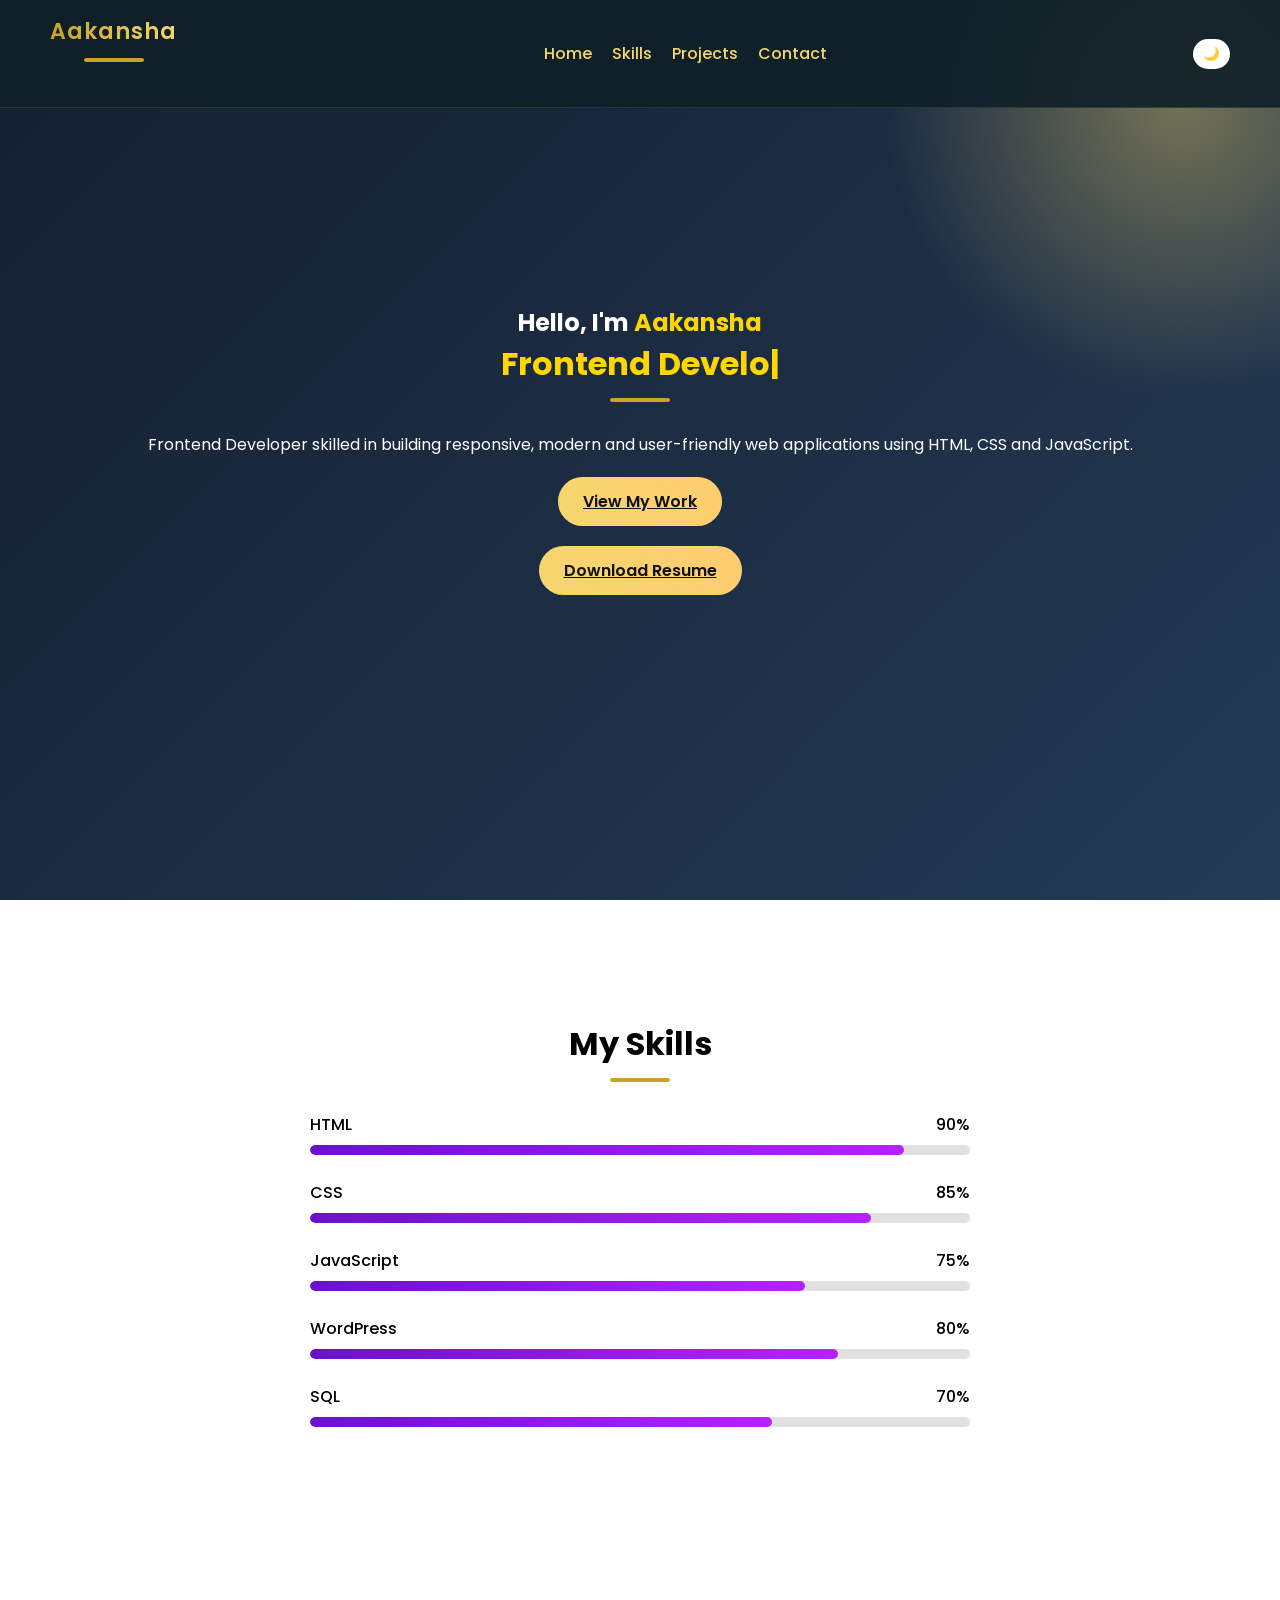
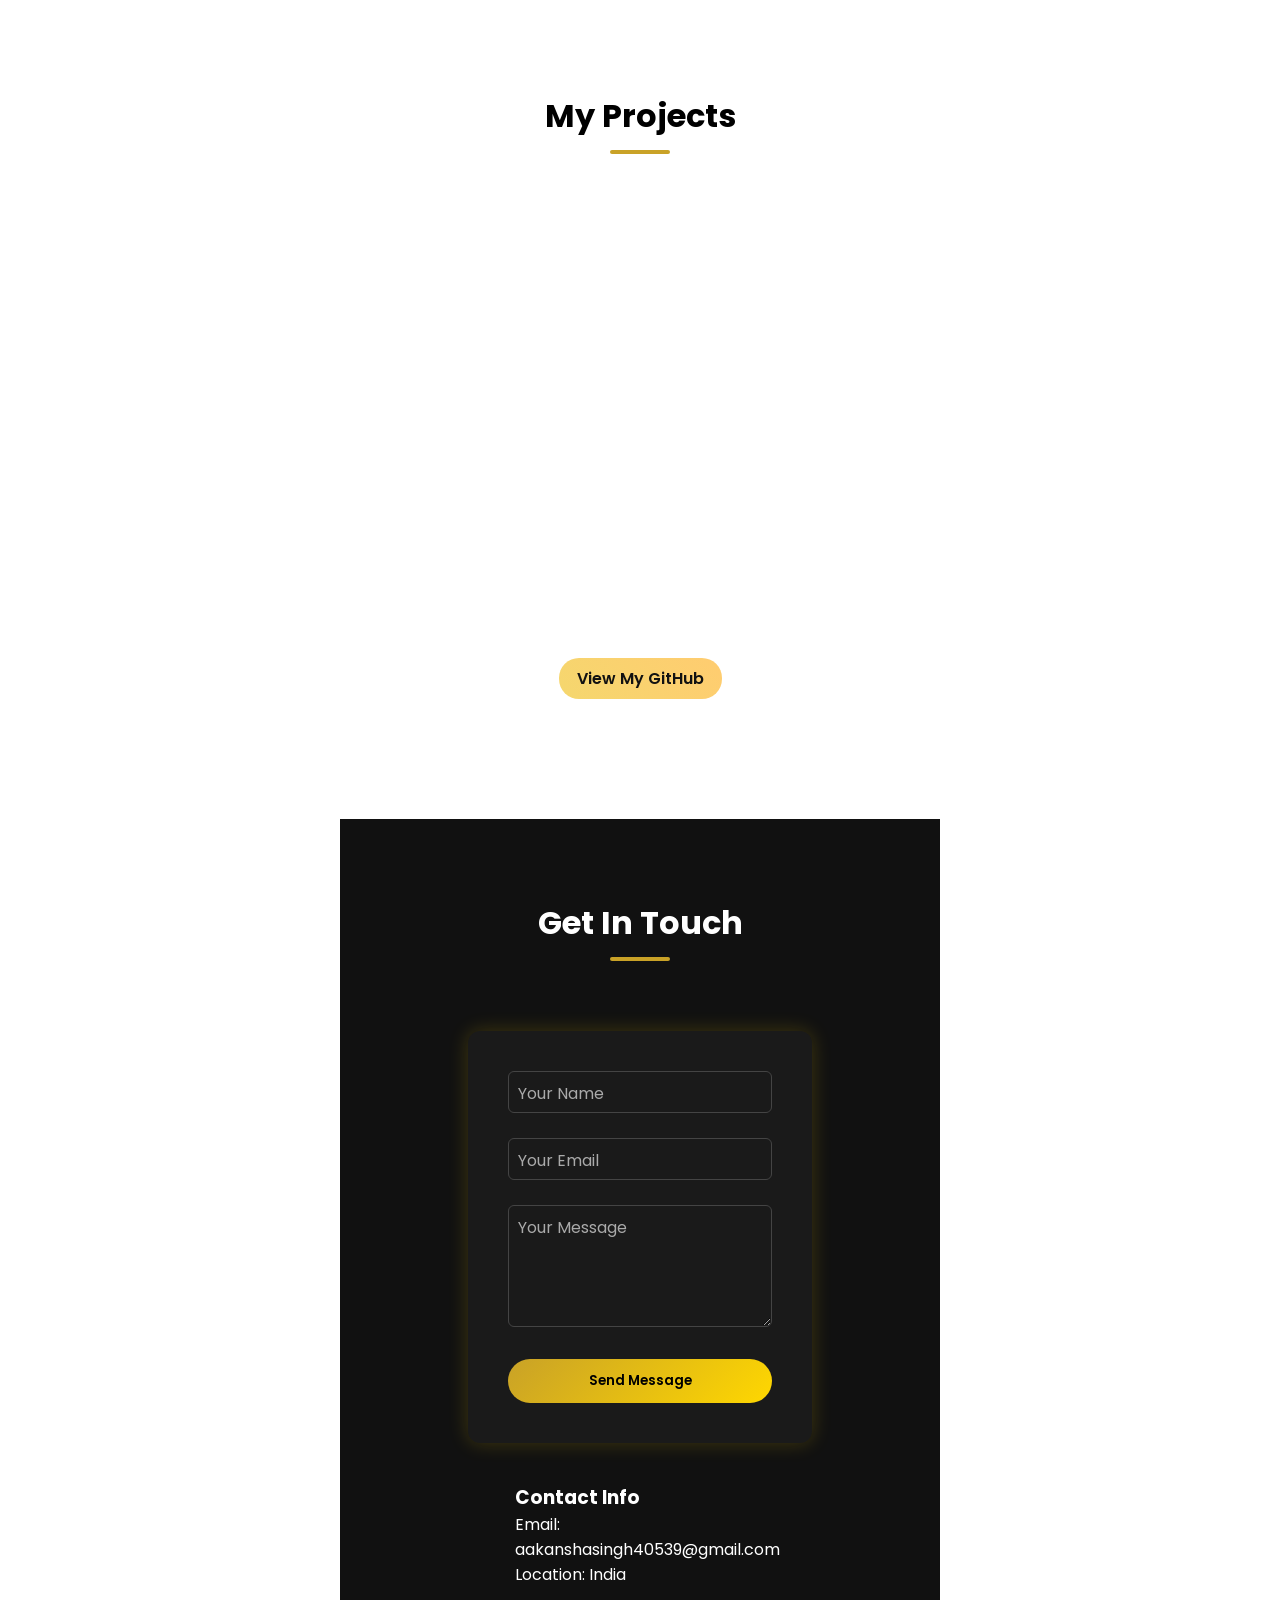
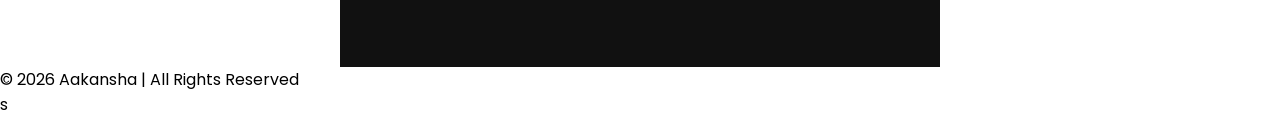
==== commit 81c80a6f: "Add files via upload" ====
--- a/index.html
+++ b/index.html
@@ -3,26 +3,171 @@
 
 <head>
     <meta charset="UTF-8">
-    <title>To Do List App</title>
+    <title>Aakansha | Frontend Developer</title>
+    <meta name="viewport" content="width=device-width, initial-scale=1.0">
     <link rel="stylesheet" href="style.css">
+    <link href="https://fonts.googleapis.com/css2?family=Poppins:wght@300;400;600&display=swap" rel="stylesheet">
 </head>
 
 <body>
 
-    <div class="container">
-        <h1>To Do List</h1>
+    <nav>
+        <h2 class="logo">Aakansha</h2>
+        <ul>
+            <li><a href="#home">Home</a></li>
+            <li><a href="#skills">Skills</a></li>
+            <li><a href="#projects">Projects</a></li>
+            <li><a href="#contact">Contact</a></li>
+        </ul>
+        <button id="themeToggle">🌙</button>
+    </nav>
 
-        <div class="input-area">
-            <input type="text" id="taskInput" placeholder="Enter a task">
-            <button onclick="addTask()">Add</button>
+    <section id="home" class="hero reveal">
+        <h1>Hello, I'm <span>Aakansha</span></h1>
+        <h2><span id="typing"></span></h2>
+        <p>Frontend Developer skilled in building responsive, modern and user-friendly web applications using HTML, CSS
+            and JavaScript.</p>
+        <a href="#projects" class="btn">View My Work</a>
+        <a href="Aakansha resume.pdf" target="_blank" class="btn">Download Resume</a>
+    </section>
+
+    <section id="skills" class="skills reveal">
+        <h2>My Skills</h2>
+
+        <div class="skill">
+            <div class="skill-info">
+                <span>HTML</span>
+                <span>90%</span>
+            </div>
+            <div class="progress">
+                <div class="progress-bar" data-width="90%"></div>
+            </div>
         </div>
 
-        <ul id="taskList"></ul>
+        <div class="skill">
+            <div class="skill-info">
+                <span>CSS</span>
+                <span>85%</span>
+            </div>
+            <div class="progress">
+                <div class="progress-bar" data-width="85%"></div>
+            </div>
+        </div>
 
-    </div>
+        <div class="skill">
+            <div class="skill-info">
+                <span>JavaScript</span>
+                <span>75%</span>
+            </div>
+            <div class="progress">
+                <div class="progress-bar" data-width="75%"></div>
+            </div>
+        </div>
+
+        <div class="skill">
+            <div class="skill-info">
+                <span>WordPress</span>
+                <span>80%</span>
+            </div>
+            <div class="progress">
+                <div class="progress-bar" data-width="80%"></div>
+            </div>
+        </div>
+
+        <div class="skill">
+            <div class="skill-info">
+                <span>SQL</span>
+                <span>70%</span>
+            </div>
+            <div class="progress">
+                <div class="progress-bar" data-width="70%"></div>
+            </div>
+        </div>
+
+    </section>
+    <section id="projects" class="projects reveal">
+        <h2>My Projects</h2>
+
+        <div class="projects-container">
+
+            <div class="project-card">
+                <h3>E-Commerce Website</h3>
+                <p>Responsive shopping website with cart functionality using HTML, CSS & JS.</p>
+                <a href="https://aakanshasingh40539.github.io/portfolio-website/ecommerce/" target="_blank"
+                    class="btn-small">Live Demo</a>
+            </div>
+
+            <div class="project-card">
+                <h3>WordPress Blog</h3>
+                <p>Custom blog website with theme customization and plugin integration.</p>
+                <a href="https://aakanshadev.wordpress.com/" target="_blank" class="btn-small">Live Demo</a>
+            </div>
+
+            <div class="project-card">
+                <h3>Portfolio Website</h3>
+                <p>Personal portfolio with dark mode, typing animation & scroll effects.</p>
+                <a href="#" class="btn-small">Live Demo</a>
+            </div>
+            <div class="project-card">
+                <h3>To-Do List Web App</h3>
+                <p>A task management web app where users can add and delete tasks.</p>
+                <a href="https://aakanshasingh40539.github.io/todo-app" target="_blank" class="btn-small">Live Demo</a>
+            </div>
+
+            <div class="project-card">
+                <h3>Admin Dashboard UI</h3>
+                <p>Interactive dashboard with sidebar toggle, dark mode and search functionality.</p>
+                <a href="https://aakanshasingh40539.github.io/dashboard-ui" target="_blank" class="btn-small">Live
+                    Demo</a>
+            </div>
+
+        </div>
+        <div class="github-section">
+            <a href="https://github.com/aakanshasingh40539" target="_blank" class="btn-small">View My GitHub</a>
+        </div>
+    </section>
+    <section id="contact" class="contact reveal">
+        <h2>Get In Touch</h2>
+
+        <div class="contact-container">
+            <form action="https://formsubmit.co/aakanshasingh40539@gmail.com" method="POST" class="contact-form">
+
+                <div class="input-group">
+                    <input type="text" name="name" required>
+                    <label>Your Name</label>
+                </div>
+
+                <div class="input-group">
+                    <input type="email" name="email" required>
+                    <label>Your Email</label>
+                </div>
+
+                <div class="input-group">
+                    <textarea name="message" rows="5" required></textarea>
+                    <label>Your Message</label>
+                </div>
+
+                <input type="hidden" name="_captcha" value="false">
+                <input type="hidden" name="_subject" value="New Portfolio Message!">
+
+                <button type="submit" class="btn-submit" id="sendBtn">
+                    <span class="btn-text">Send Message</span>
+                </button>
+            </form>
+
+            <div class="contact-info">
+                <h3>Contact Info</h3>
+                <p>Email: aakanshasingh40539@gmail.com</p>
+                <p>Location: India</p>
+            </div>
+        </div>
+    </section>
+    <footer>
+        © 2026 Aakansha | All Rights Reserved
+    </footer>
 
     <script src="script.js"></script>
-
 </body>
 
-</html>+
+</html>s
--- a/style.css
+++ b/style.css
@@ -1,43 +1,519 @@
+* {
+    margin: 0;
+    padding: 0;
+    box-sizing: border-box;
+    font-family: 'Poppins', sans-serif;
+    scroll-behavior: smooth;
+}
+
 body {
-    font-family: Arial;
-    background: #f4f4f4;
+    transition: 0.3s;
+}
+
+nav {
+    display: flex;
+    justify-content: space-between;
+    align-items: center;
+    padding: 15px 50px;
+    position: fixed;
+    width: 100%;
+    z-index: 1000;
+
+    background: rgba(0, 0, 0, 0.3);
+    backdrop-filter: blur(10px);
+    -webkit-backdrop-filter: blur(10px);
+
+    border-bottom: 1px solid rgba(255, 255, 255, 0.1);
+}
+
+nav ul {
+    display: flex;
+    list-style: none;
+    gap: 20px;
+}
+
+nav a {
+    color: #f5d76e;
+    text-decoration: none;
+    font-weight: 500;
+    position: relative;
+    transition: 0.3s;
+}
+
+nav a::after {
+    content: "";
+    position: absolute;
+    width: 0;
+    height: 2px;
+    left: 0;
+    bottom: -5px;
+    background: #f5d76e;
+    transition: 0.3s;
+}
+
+nav a:hover::after {
+    width: 100%;
+}
+
+body.dark nav {
+    background: rgba(20, 20, 30, 0.6);
+}
+
+nav a.active {
+    color: #ffd700;
+}
+
+.logo {
+    font-size: 22px;
+    font-weight: 600;
+    color: white;
+    /* Default light mode me white */
+    letter-spacing: 1px;
+}
+
+body.dark .logo {
+    color: #f0f6fc;
+    /* Soft white (pure white se better) */
+}
+
+.logo {
+    font-size: 22px;
+    font-weight: 600;
+    background: linear-gradient(90deg, #c9a227, #f5d76e);
+    -webkit-background-clip: text;
+    -webkit-text-fill-color: transparent;
+}
+
+#themeToggle {
+    background: white;
+    border: none;
+    padding: 5px 10px;
+    cursor: pointer;
+    border-radius: 20px;
+}
+
+section {
+    padding: 120px 20px;
+    text-align: center;
+}
+
+.hero {
+    height: 100vh;
+    display: flex;
+    flex-direction: column;
+    justify-content: center;
+    align-items: center;
+    text-align: center;
+
+    background: linear-gradient(135deg, #141e30, #243b55);
+    color: #fff;
+    position: relative;
+    overflow: hidden;
+}
+
+.hero::before {
+    content: "";
+    position: absolute;
+    width: 600px;
+    height: 600px;
+    background: radial-gradient(circle, rgba(245, 215, 110, 0.4), transparent 70%);
+    top: -200px;
+    right: -200px;
+    border-radius: 50%;
+    animation: floatGlow 6s ease-in-out infinite;
+}
+
+@keyframes floatGlow {
+
+    0%,
+    100% {
+        transform: translateY(0);
+    }
+
+    50% {
+        transform: translateY(40px);
+    }
+}
+
+.hero span {
+    color: #ffd700;
+}
+
+.btn {
+    margin-top: 20px;
+    padding: 12px 25px;
+    border-radius: 30px;
+    font-weight: 600;
+    border: none;
+    cursor: pointer;
+    transition: 0.4s;
+    background: linear-gradient(45deg, #f5d76e, #ffcc70);
+    color: #111;
+}
+
+.btn:hover {
+    transform: translateY(-5px);
+    box-shadow: 0 10px 25px rgba(245, 215, 110, 0.4);
+}
+
+.btn-small {
+    display: inline-block;
+    margin-top: 15px;
+    padding: 8px 18px;
+    border-radius: 30px;
+    background: #0f2027;
+    color: white;
+    text-decoration: none;
+    transition: 0.3s;
+}
+
+.btn-small:hover {
+    background: #c9a227;
+    color: black;
+}
+
+
+.skills {
+    max-width: 700px;
+    margin: auto;
+}
+
+.skill {
+    margin: 25px 0;
+}
+
+.skill-info {
+    display: flex;
+    justify-content: space-between;
+    margin-bottom: 8px;
+    font-weight: 500;
+}
+
+.progress {
+    height: 10px;
+    background: #e0e0e0;
+    border-radius: 50px;
+    overflow: hidden;
+}
+
+.progress-bar {
+    height: 100%;
+    width: 0;
+    background: linear-gradient(90deg, #6a11cb, #b721ff);
+    border-radius: 50px;
+    transition: width 1.5s ease;
+}
+
+body.dark {
+    background: #0d1117;
+    color: #e6edf3;
+}
+
+body.dark nav {
+    background: #161b22;
+}
+
+body.dark .project-card {
+    background: #161b22;
+    color: #e6edf3;
+    border: 1px solid #30363d;
+}
+
+body.dark .hero {
+    background: linear-gradient(135deg, #0f2027, #1c2833);
+}
+
+body.dark .progress {
+    background: #30363d;
+}
+
+body.dark .progress-bar {
+    background: #c9a227;
+}
+
+body.dark footer {
+    background: #161b22;
+}
+
+/* Dark mode */
+body.dark .progress {
+    background: #333;
+}
+
+body.dark .progress-bar {
+    background: linear-gradient(90deg, #ffb400, #ffd700);
+}
+
+.projects {
+    max-width: 1100px;
+    margin: auto;
+}
+
+.projects-container {
+    display: grid;
+    grid-template-columns: repeat(auto-fit, minmax(280px, 1fr));
+    gap: 30px;
+    margin-top: 40px;
+}
+
+.project-card {
+    background: rgba(255, 255, 255, 0.15);
+    backdrop-filter: blur(15px);
+    border-radius: 20px;
+    padding: 30px;
+    transition: 0.4s ease;
+    border: 1px solid rgba(255, 255, 255, 0.2);
+    position: relative;
+    overflow: hidden;
+}
+
+.project-card h3 {
+    margin-bottom: 10px;
+}
+
+.project-card p {
+    font-size: 14px;
+    opacity: 0.8;
+}
+
+.project-card:hover {
+    transform: translateY(-12px);
+    box-shadow: 0 20px 40px rgba(0, 0, 0, 0.2);
+}
+
+/* Small Button */
+.btn-small {
+    display: inline-block;
+    margin-top: 15px;
+    padding: 8px 18px;
+    border-radius: 20px;
+    background: linear-gradient(45deg, #f5d76e, #ffcc70);
+    color: #111;
+    text-decoration: none;
+    font-weight: 600;
+    transition: 0.3s;
+}
+
+.btn-small:hover {
+    transform: scale(1.05);
+}
+
+body.dark .project-card {
+    background: rgba(255, 255, 255, 0.05);
+    border: 1px solid rgba(255, 255, 255, 0.1);
+    color: #fff;
+}
+
+.reveal {
+    opacity: 0;
+    transform: translateY(50px);
+    transition: 1s;
+}
+
+.reveal.active {
+    opacity: 1;
+    transform: translateY(0);
+}
+
+#typing::after {
+    content: "|";
+    animation: blink 1s infinite;
+}
+
+@keyframes blink {
+    50% {
+        opacity: 0;
+    }
+}
+
+h2 {
+    font-size: 32px;
+    margin-bottom: 30px;
+    position: relative;
+}
+
+h2::after {
+    content: "";
+    width: 60px;
+    height: 4px;
+    background: #c9a227;
+    display: block;
+    margin: 10px auto 0;
+    border-radius: 10px;
+}
+
+/* Contact Section */
+.contact {
+    max-width: 600px;
+    margin: auto;
+}
+
+.contact-form {
+    margin-top: 30px;
+}
+
+.input-group {
+    margin-bottom: 20px;
+}
+
+.contact-form input,
+.contact-form textarea {
+    width: 100%;
+    padding: 12px 15px;
+    border-radius: 10px;
+    border: 1px solid #ccc;
+    outline: none;
+    font-family: inherit;
+    transition: 0.3s;
+}
+
+.contact-form input:focus,
+.contact-form textarea:focus {
+    border-color: #f5d76e;
+    box-shadow: 0 0 10px rgba(245, 215, 110, 0.4);
+}
+
+.btn-submit {
+    padding: 10px 25px;
+    border-radius: 25px;
+    border: none;
+    cursor: pointer;
+    background: linear-gradient(45deg, #f5d76e, #ffcc70);
+    font-weight: 600;
+    transition: 0.3s;
+}
+
+.btn-submit:hover {
+    transform: scale(1.05);
+}
+
+/* Dark Mode */
+body.dark .contact-form input,
+body.dark .contact-form textarea {
+    background: rgba(255, 255, 255, 0.05);
+    border: 1px solid rgba(255, 255, 255, 0.1);
+    color: white;
+}
+
+.btn-resume {
+    margin-top: 15px;
+    display: inline-block;
+    padding: 10px 25px;
+    border-radius: 25px;
+    background: transparent;
+    border: 2px solid #f5d76e;
+    color: #f5d76e;
+    text-decoration: none;
+    transition: 0.3s;
+}
+
+.btn-resume:hover {
+    background: #f5d76e;
+    color: black;
+}
+
+.contact {
+    padding: 80px 10%;
+    background: #111;
+    color: #fff;
+    text-align: center;
+}
+
+.contact h2 {
+    margin-bottom: 40px;
+    font-size: 32px;
+}
+
+.contact-container {
     display: flex;
     justify-content: center;
-    margin-top: 100px;
-}
-
-.container {
-    background: white;
-    padding: 20px;
-    width: 300px;
-    border-radius: 10px;
-    box-shadow: 0 0 10px rgba(0, 0, 0, 0.2);
-}
-
-h1 {
-    text-align: center;
-}
-
-.input-area {
-    display: flex;
-    gap: 10px;
-}
-
-input {
-    flex: 1;
-    padding: 8px;
-}
-
-button {
-    padding: 8px;
-    background: #007bff;
-    color: white;
+    gap: 40px;
+    flex-wrap: wrap;
+}
+
+.contact-form {
+    background: #1a1a1a;
+    padding: 40px;
+    border-radius: 12px;
+    width: 350px;
+    box-shadow: 0 0 20px rgba(255, 215, 0, 0.2);
+}
+
+.input-group {
+    position: relative;
+    margin-bottom: 25px;
+}
+
+.input-group input,
+.input-group textarea {
+    width: 100%;
+    padding: 10px;
+    background: transparent;
+    border: 1px solid #444;
+    color: #fff;
+    border-radius: 6px;
+    outline: none;
+}
+
+.input-group label {
+    position: absolute;
+    left: 10px;
+    top: 10px;
+    color: #aaa;
+    transition: 0.3s;
+    pointer-events: none;
+}
+
+.input-group input:focus+label,
+.input-group textarea:focus+label,
+.input-group input:valid+label,
+.input-group textarea:valid+label {
+    top: -12px;
+    left: 8px;
+    font-size: 12px;
+    background: #1a1a1a;
+    padding: 0 5px;
+    color: gold;
+}
+
+.btn-submit {
+    width: 100%;
+    padding: 12px;
     border: none;
+    background: gold;
+    color: #000;
+    font-weight: bold;
+    border-radius: 6px;
     cursor: pointer;
-}
-
-li {
-    margin-top: 10px;
-    display: flex;
-    justify-content: space-between;
+    transition: 0.3s;
+}
+
+.btn-submit:hover {
+    background: #fff;
+    color: #000;
+}
+
+.contact-info {
+    text-align: left;
+    max-width: 250px;
+}
+
+.btn-submit {
+    background: linear-gradient(135deg, #c9a227, #ffd700);
+    color: black;
+    padding: 12px 25px;
+    border: none;
+    border-radius: 30px;
+    cursor: pointer;
+    font-weight: 600;
+    transition: 0.3s;
+}
+
+.btn-submit:hover {
+    transform: scale(1.05);
+}
+
+.btn-submit:disabled {
+    opacity: 0.7;
+    cursor: not-allowed;
 }
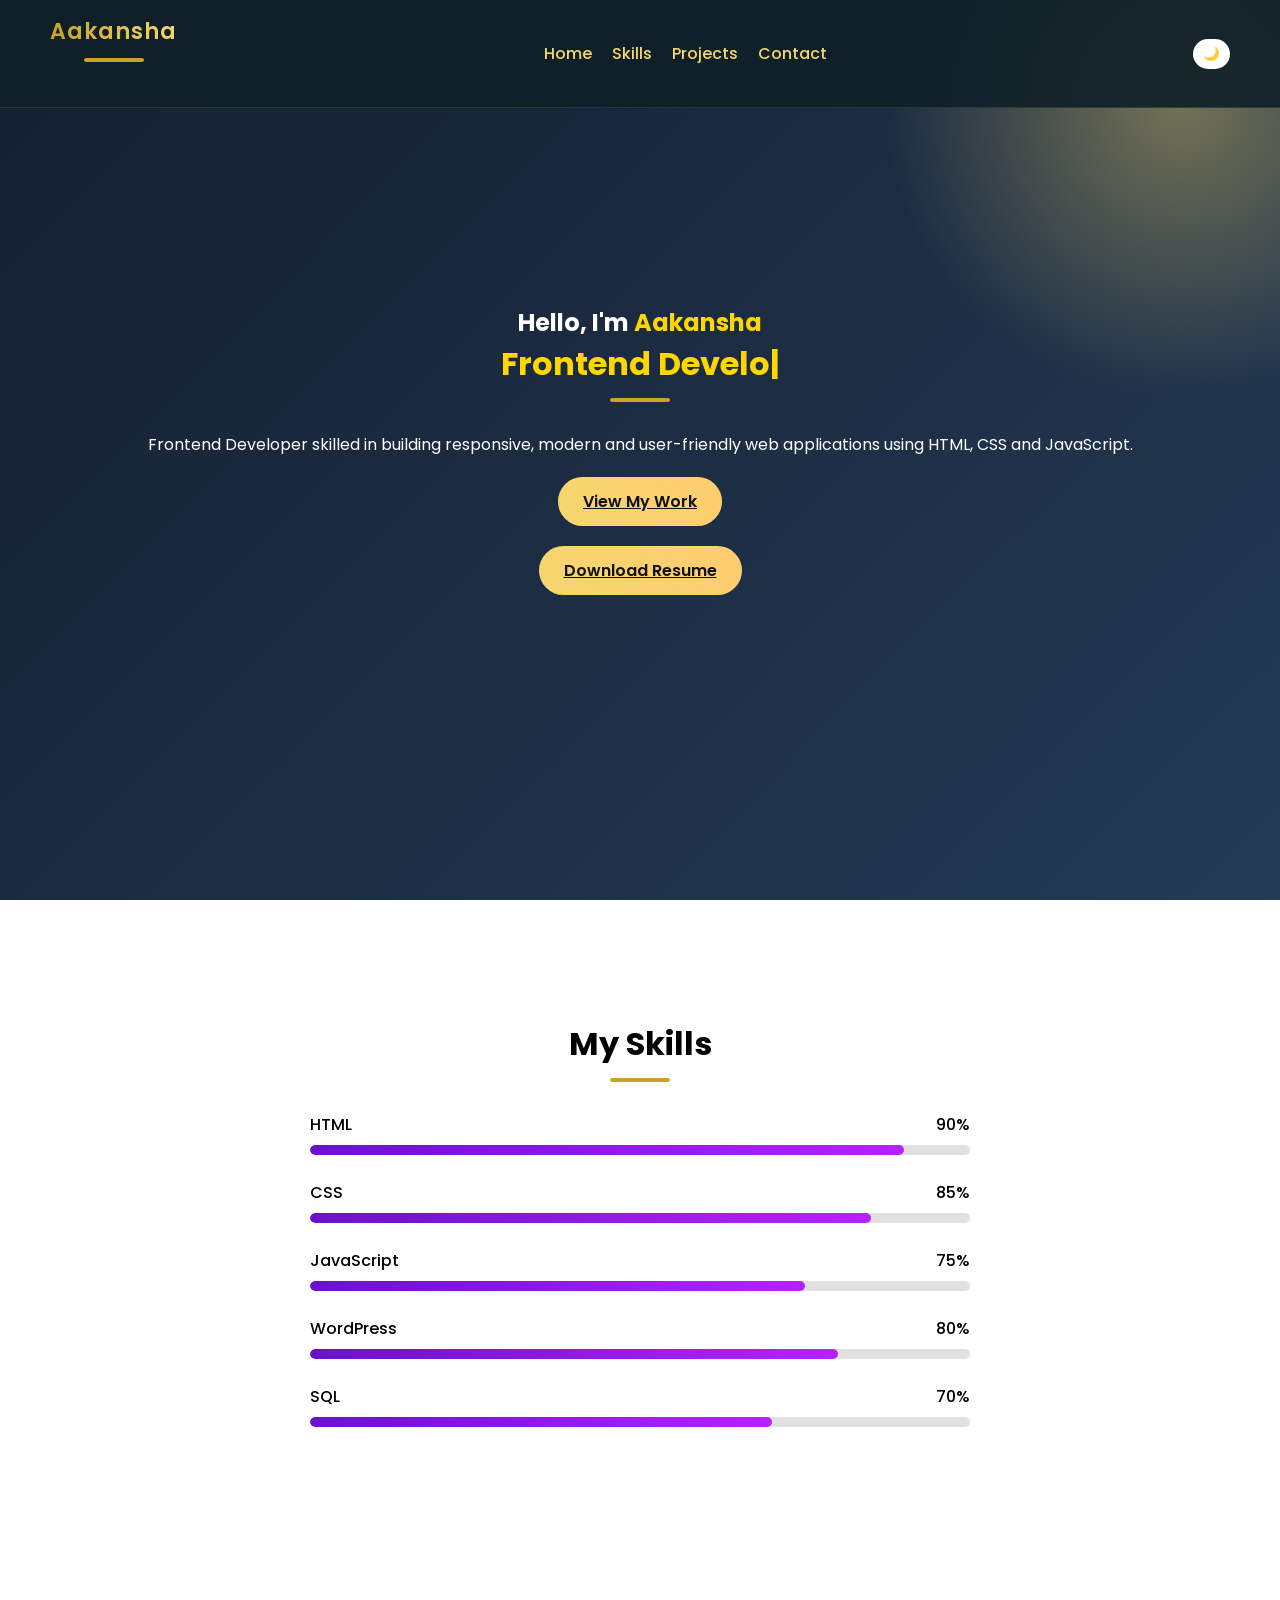
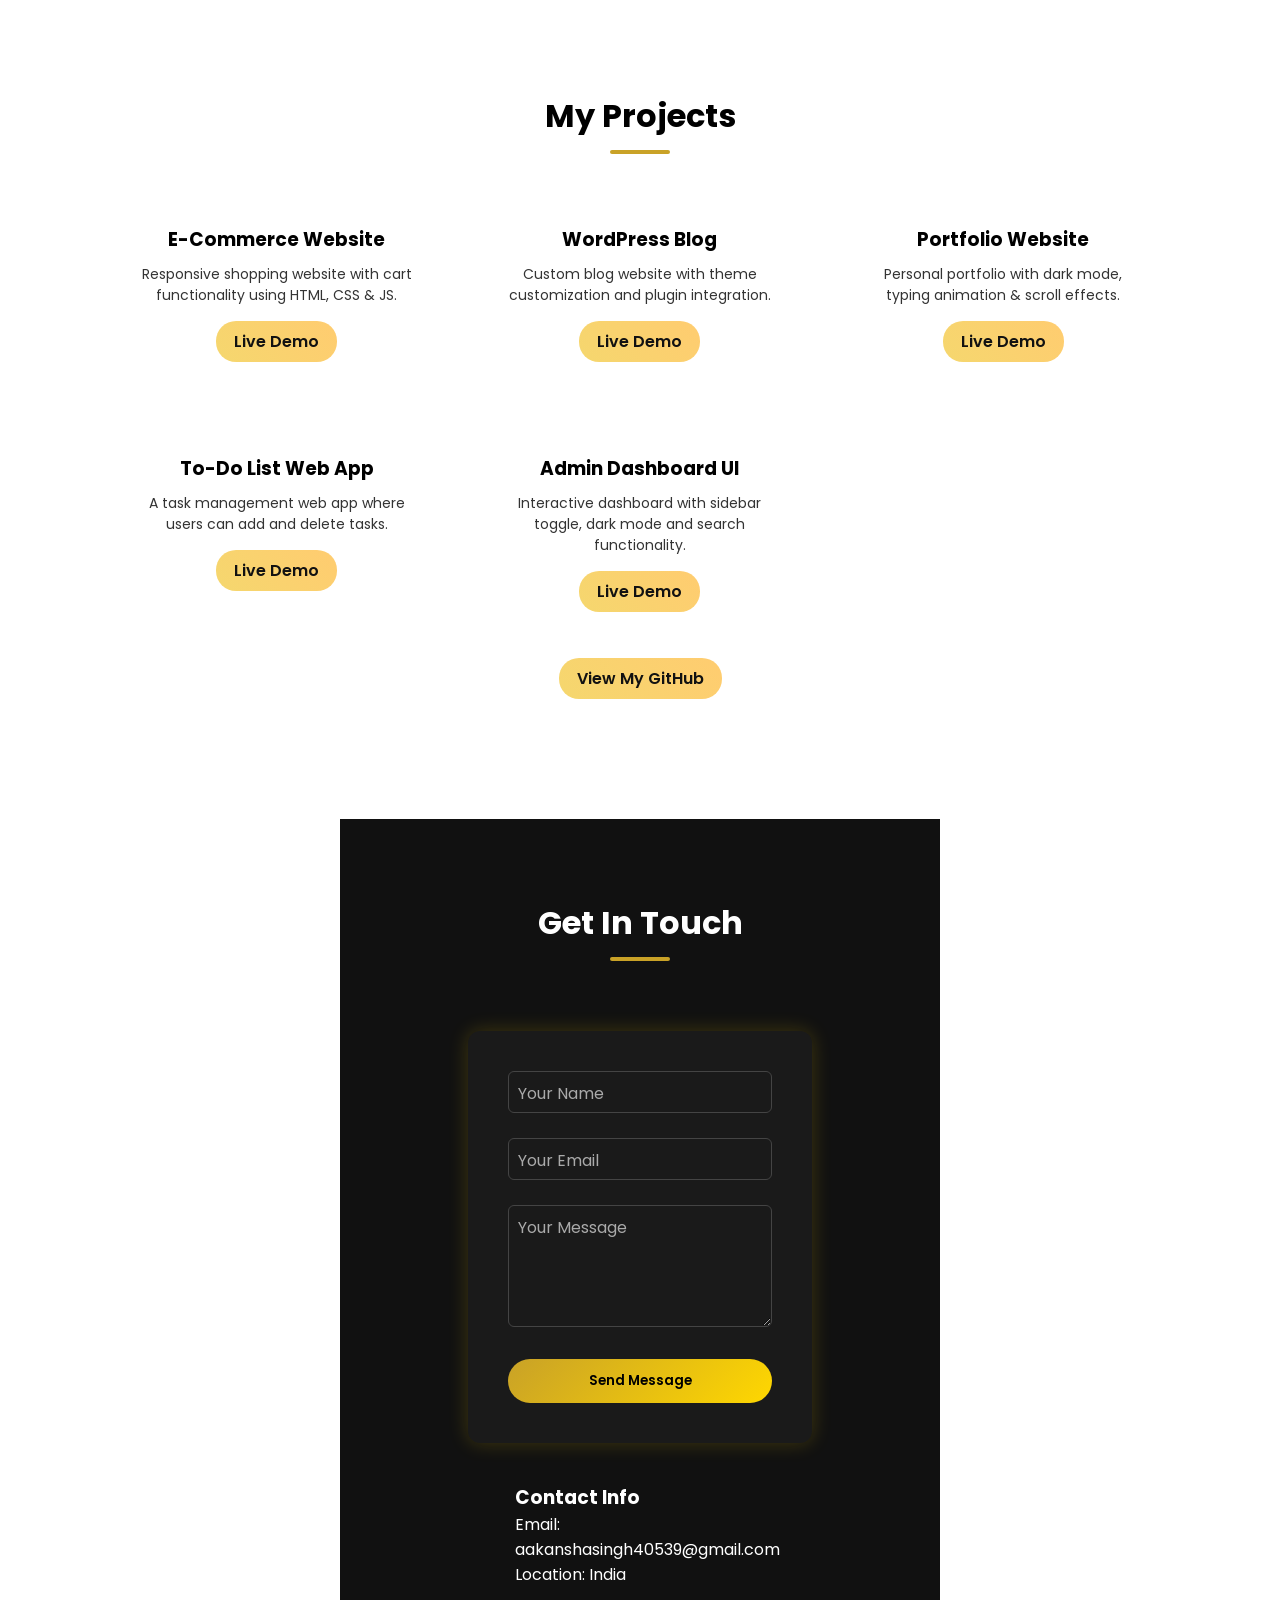
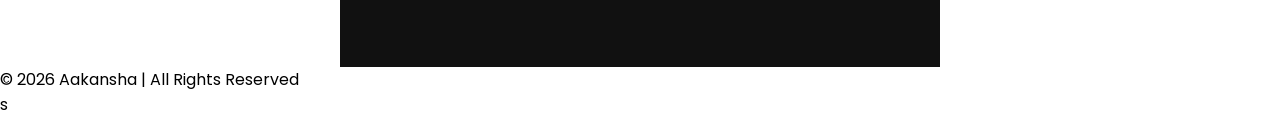
==== commit 833ae493: "Update index.html" ====
--- a/index.html
+++ b/index.html
@@ -111,14 +111,13 @@
             <div class="project-card">
                 <h3>To-Do List Web App</h3>
                 <p>A task management web app where users can add and delete tasks.</p>
-                <a href="https://aakanshasingh40539.github.io/todo-app" target="_blank" class="btn-small">Live Demo</a>
+                <a href="https://aakanshasingh40539.github.io/portfolio-website/todo-app/" target="_blank" class="btn-small">Live Demo</a>
             </div>
 
             <div class="project-card">
                 <h3>Admin Dashboard UI</h3>
                 <p>Interactive dashboard with sidebar toggle, dark mode and search functionality.</p>
-                <a href="https://aakanshasingh40539.github.io/dashboard-ui" target="_blank" class="btn-small">Live
-                    Demo</a>
+              <a href="https://aakanshasingh40539.github.io/portfolio-website/dashboard-ui/" target="_blank" class="btn-small">Live Demo</a>
             </div>
 
         </div>
@@ -170,4 +169,4 @@
 </body>
 
 
-</html>s+</html>s
